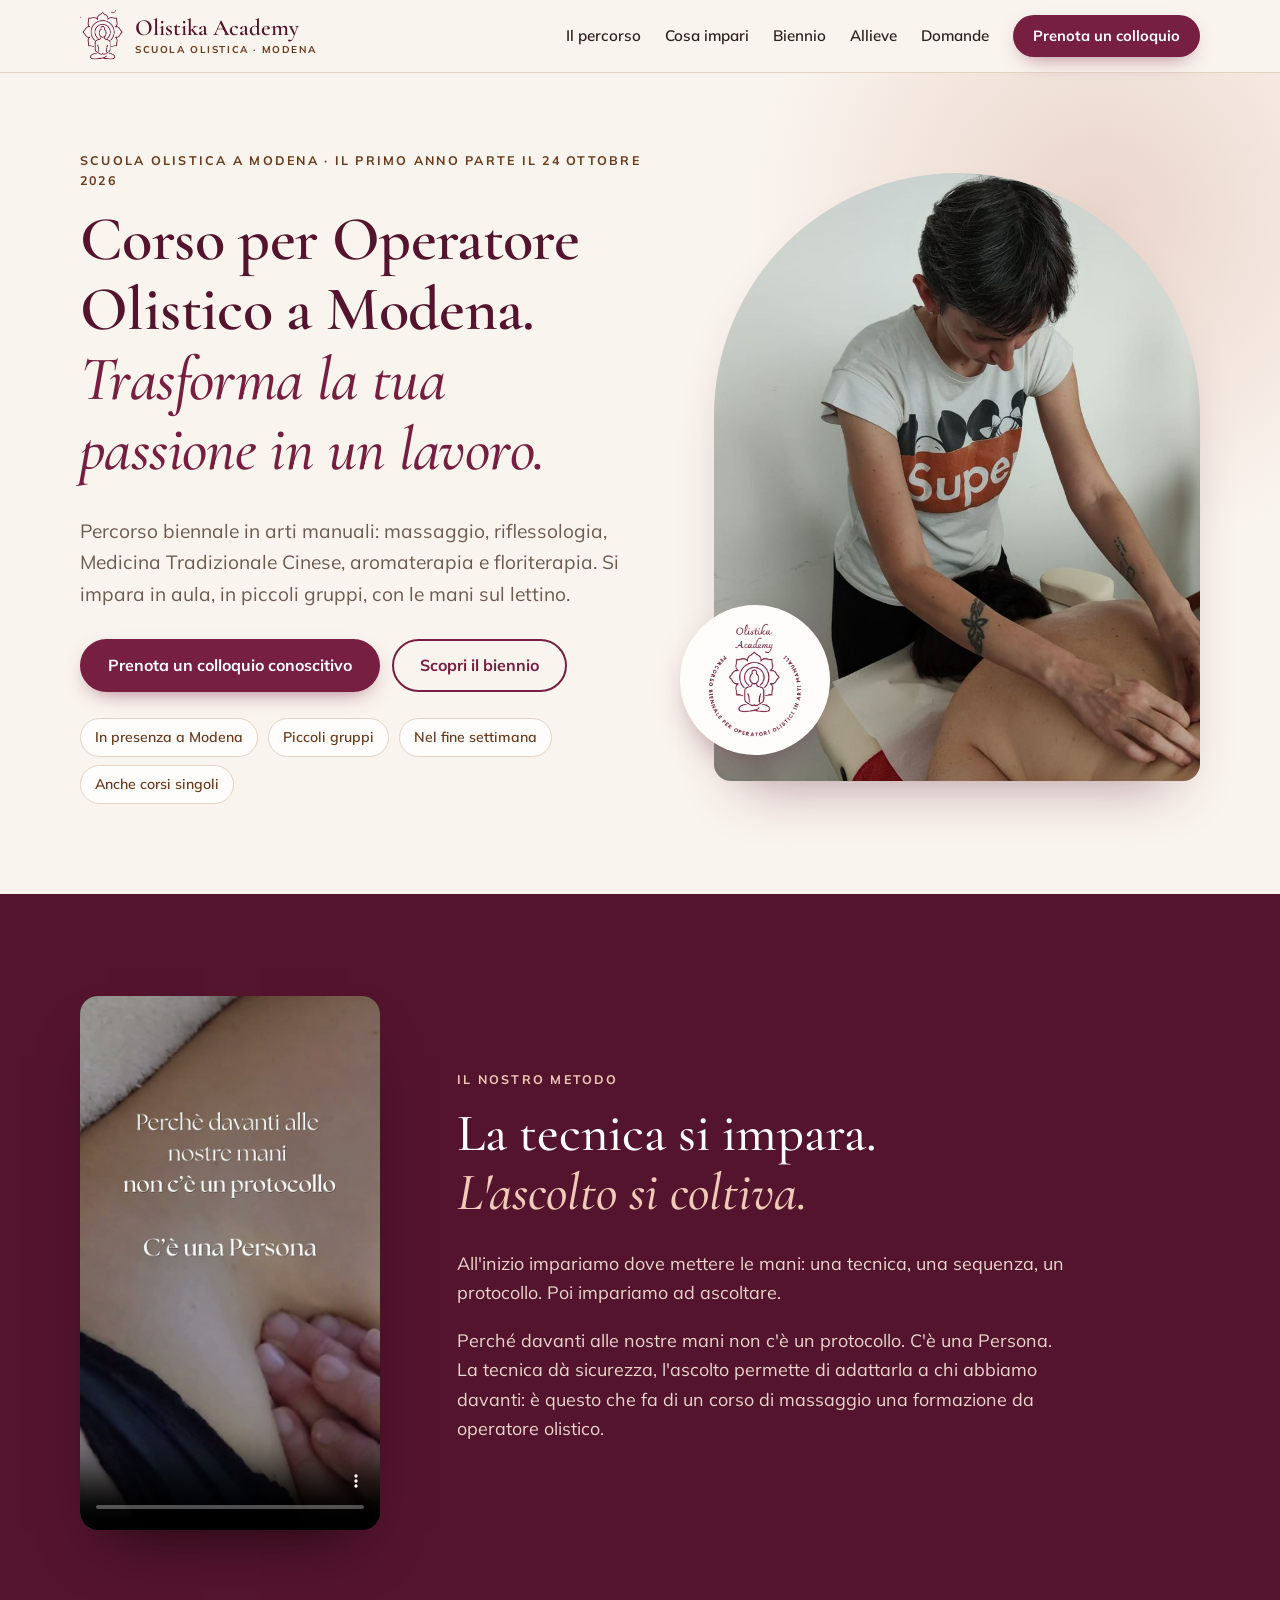
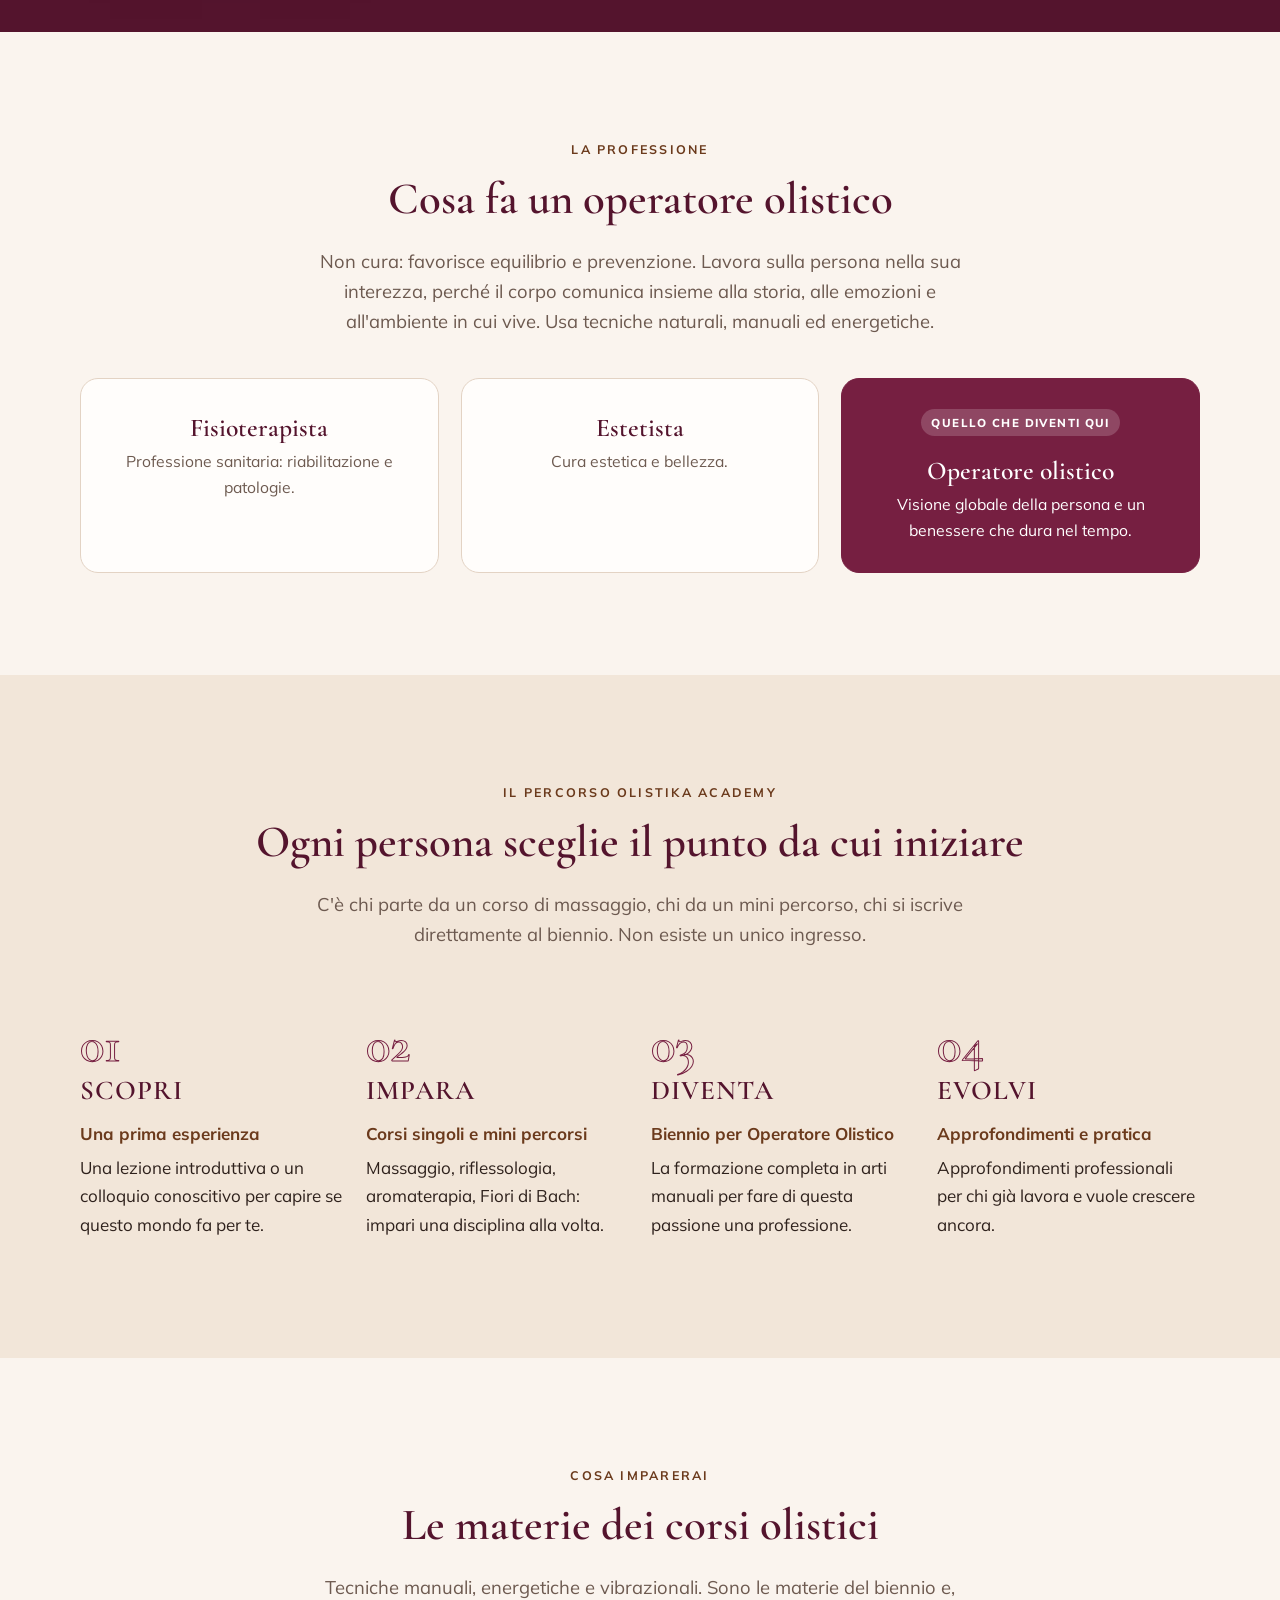
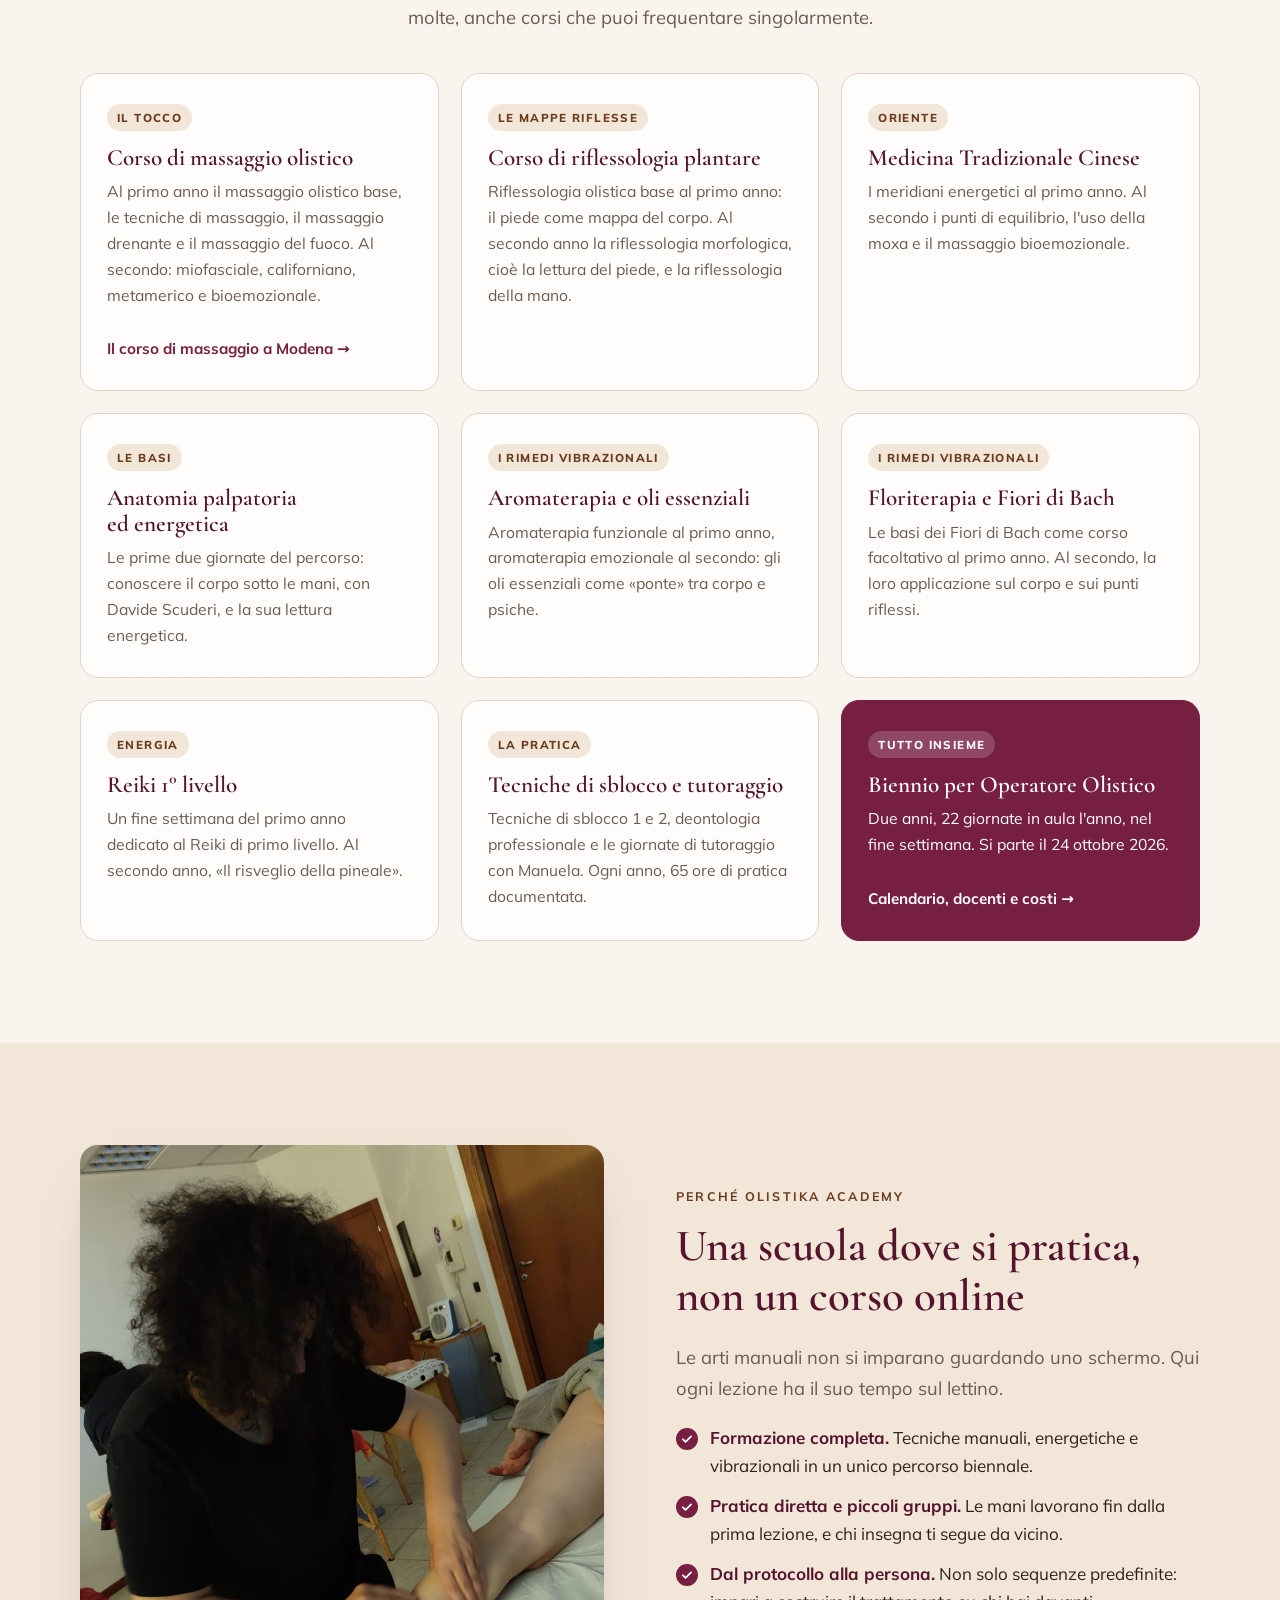
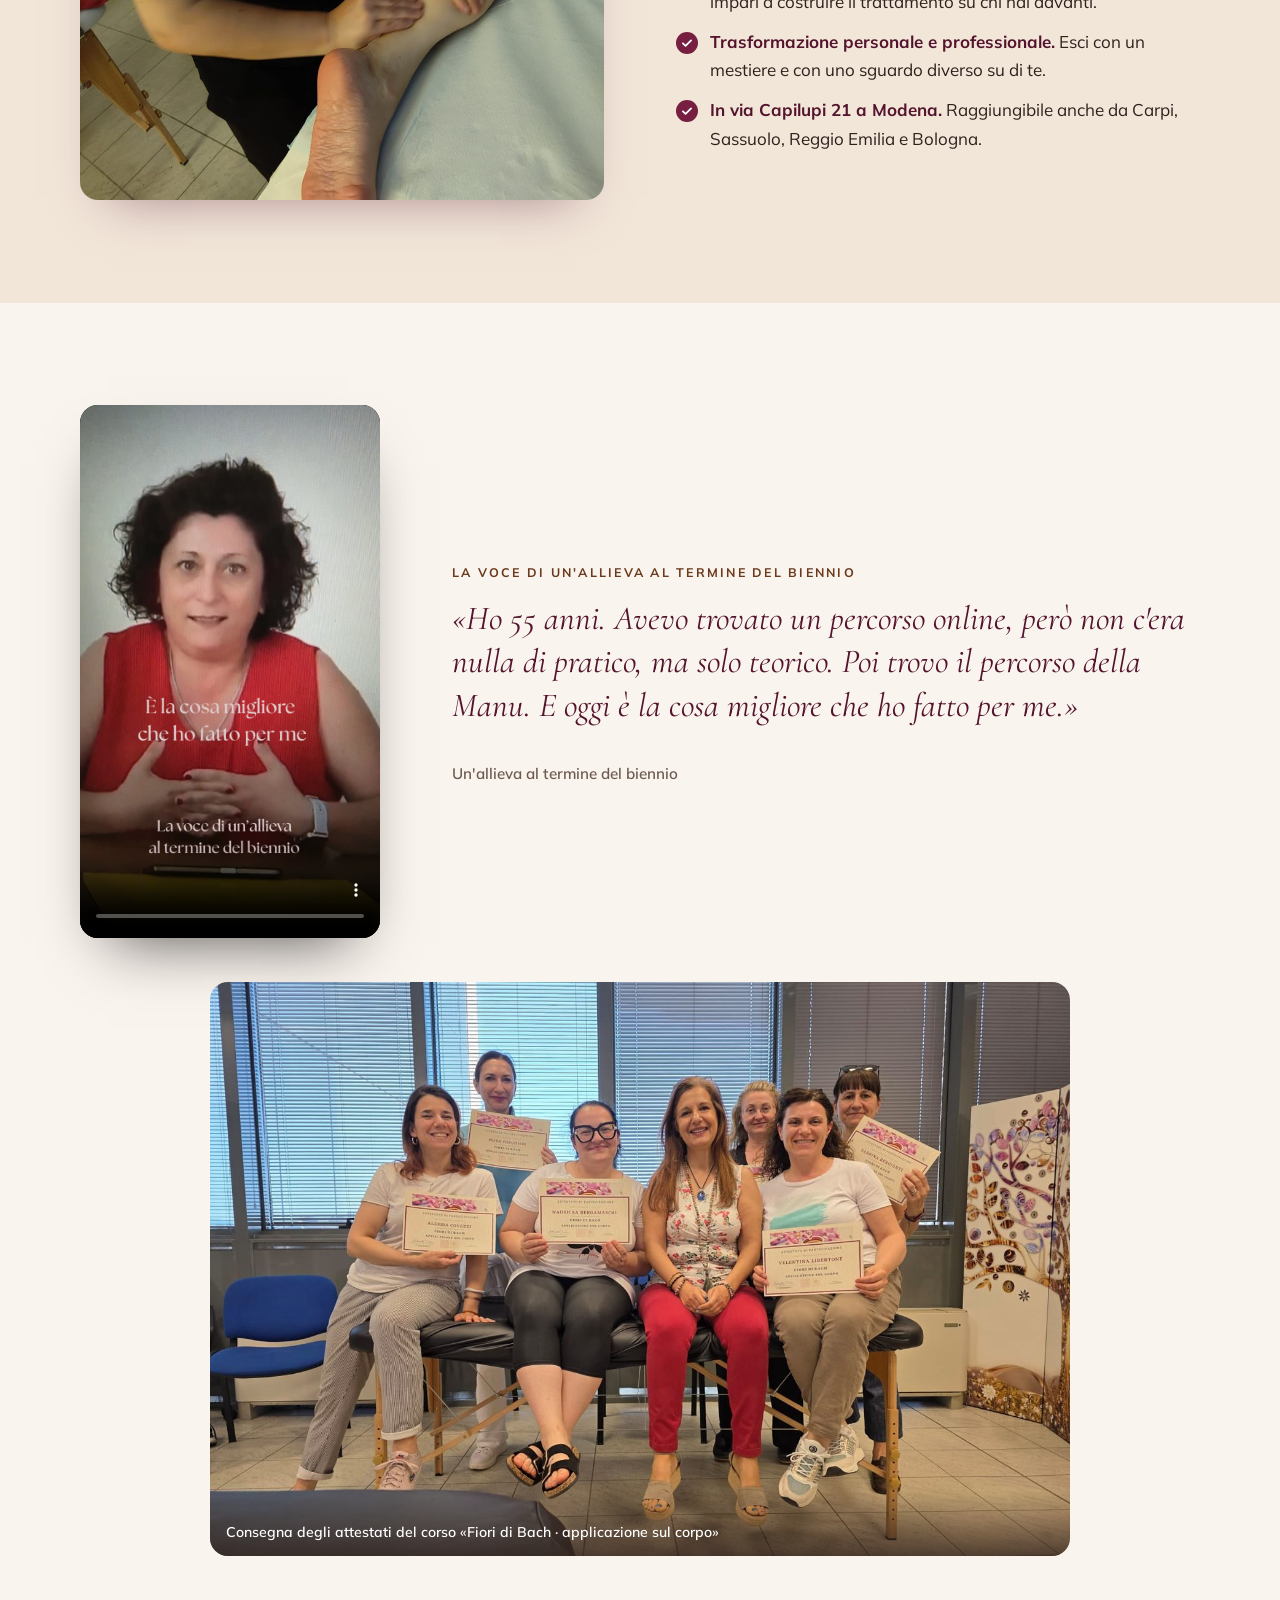
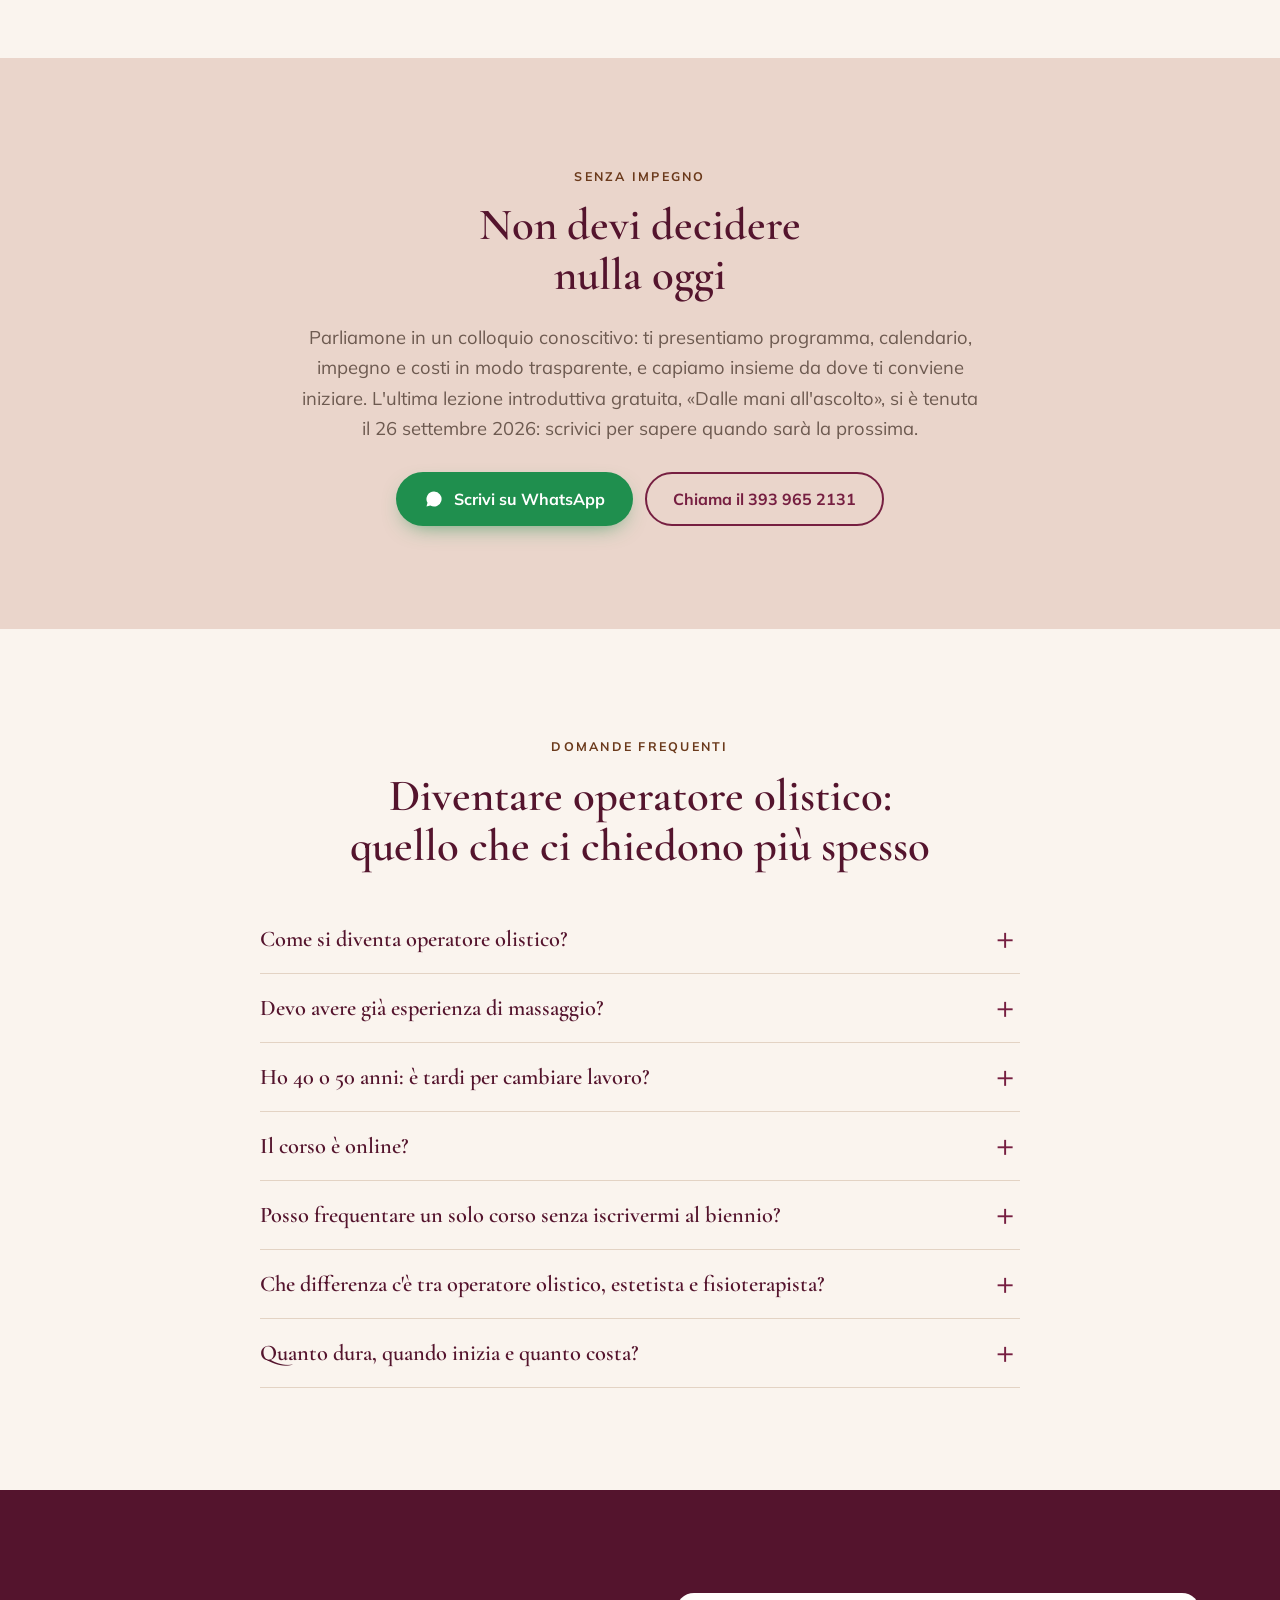
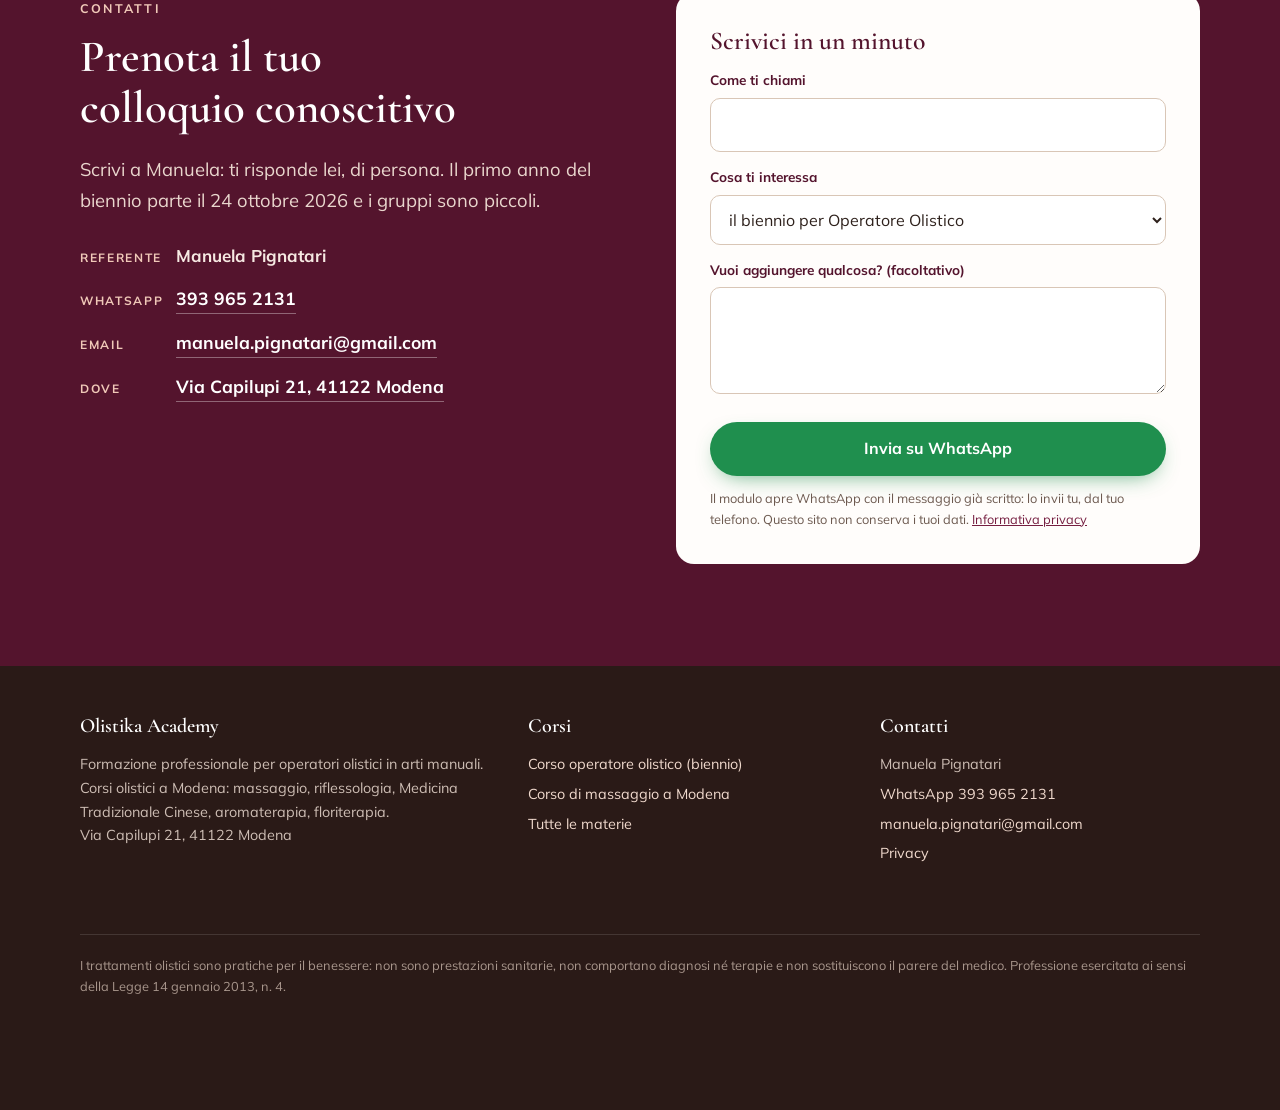
==== index.html @ a9898498 "Sito Olistika Academy: home, biennio, corso di massaggio, privacy Co-Authored-By: Claude Fable 5.1 <" ====
<!doctype html>
<html lang="it">
<head>
<meta charset="utf-8">
<meta name="viewport" content="width=device-width, initial-scale=1">
<title>Corso Operatore Olistico a Modena | Olistika Academy</title>
<meta name="description" content="Scuola olistica a Modena: percorso biennale per operatore olistico in arti manuali. Corsi di massaggio, riflessologia plantare, aromaterapia e Fiori di Bach. Il primo anno parte il 24 ottobre 2026.">
<meta property="og:type" content="website">
<meta property="og:locale" content="it_IT">
<meta property="og:title" content="Olistika Academy · Corso per Operatore Olistico a Modena">
<meta property="og:description" content="Trasforma la tua passione in un lavoro. Percorso biennale in arti manuali: massaggio, riflessologia, Medicina Tradizionale Cinese, aromaterapia, floriterapia.">
<meta property="og:image" content="img/og.jpg">
<link rel="icon" href="img/favicon.png">
<link rel="preload" href="fonts/CormorantGaramond-normal.woff2" as="font" type="font/woff2" crossorigin>
<link rel="stylesheet" href="css/style.css">
<script type="application/ld+json">
{
  "@context": "https://schema.org",
  "@type": "EducationalOrganization",
  "name": "Olistika Academy",
  "description": "Scuola olistica a Modena. Percorso biennale per operatori olistici in arti manuali, corsi singoli e mini percorsi di massaggio, riflessologia, aromaterapia e floriterapia.",
  "telephone": "+39 393 965 2131",
  "email": "manuela.pignatari@gmail.com",
  "address": { "@type": "PostalAddress", "streetAddress": "Via Capilupi 21", "postalCode": "41122", "addressLocality": "Modena", "addressRegion": "MO", "addressCountry": "IT" },
  "areaServed": ["Modena", "Reggio Emilia", "Bologna", "Carpi", "Sassuolo"],
  "founder": { "@type": "Person", "name": "Manuela Pignatari" }
}
</script>
<script type="application/ld+json">
{
  "@context": "https://schema.org",
  "@type": "FAQPage",
  "mainEntity": [
    { "@type": "Question", "name": "Come si diventa operatore olistico?",
      "acceptedAnswer": { "@type": "Answer", "text": "In Italia l'operatore olistico è una professione libera, disciplinata dalla Legge 4/2013: non esistono una laurea o un albo. Ci si forma in una scuola con un percorso strutturato di teoria e pratica. In Olistika Academy il percorso dura due anni e si svolge in aula a Modena." } },
    { "@type": "Question", "name": "Il corso per operatore olistico è online?",
      "acceptedAnswer": { "@type": "Answer", "text": "No. Le arti manuali si imparano con le mani: le lezioni si tengono in presenza a Modena, in piccoli gruppi, con pratica sul lettino." } },
    { "@type": "Question", "name": "Posso frequentare un solo corso senza iscrivermi al biennio?",
      "acceptedAnswer": { "@type": "Answer", "text": "Sì. Oltre al biennio per Operatore Olistico ci sono corsi singoli, mini percorsi e approfondimenti professionali." } }
  ]
}
</script>
</head>
<body>
<a class="skip" href="#contenuto">Vai al contenuto</a>

<header class="site-header">
  <div class="wrap">
    <a class="brand" href="index.html" aria-label="Olistika Academy, pagina iniziale">
      <img src="img/logo-mark.png" alt="" width="45" height="52">
      <span>Olistika Academy<small>Scuola olistica · Modena</small></span>
    </a>
    <button class="nav-toggle" aria-label="Apri il menu" aria-expanded="false">
      <svg viewBox="0 0 24 24" fill="none" stroke="currentColor" stroke-width="2" stroke-linecap="round"><path d="M4 7h16M4 12h16M4 17h16"/></svg>
    </button>
    <nav class="nav" aria-label="Menu principale">
      <a href="#percorso">Il percorso</a>
      <a href="#materie">Cosa impari</a>
      <a href="biennio-operatore-olistico.html">Biennio</a>
      <a href="#testimonianze">Allieve</a>
      <a href="#domande">Domande</a>
      <a class="btn btn-primary" href="#contatti">Prenota un colloquio</a>
    </nav>
  </div>
</header>

<main id="contenuto">

<section class="hero">
  <div class="wrap">
    <div>
      <span class="eyebrow">Scuola olistica a Modena · Il primo anno parte il 24 ottobre 2026</span>
      <h1>Corso per Operatore Olistico a Modena. <em>Trasforma la tua passione in un lavoro.</em></h1>
      <p class="hero-sub">Percorso biennale in arti manuali: massaggio, riflessologia, Medicina Tradizionale Cinese, aromaterapia e floriterapia. Si impara in aula, in piccoli gruppi, con le mani sul lettino.</p>
      <div class="btn-row">
        <a class="btn btn-primary" href="#contatti">Prenota un colloquio conoscitivo</a>
        <a class="btn btn-ghost" href="biennio-operatore-olistico.html">Scopri il biennio</a>
      </div>
      <ul class="chips">
        <li>In presenza a Modena</li>
        <li>Piccoli gruppi</li>
        <li>Nel fine settimana</li>
        <li>Anche corsi singoli</li>
      </ul>
    </div>
    <div class="hero-media">
      <div class="arch">
        <img src="img/lezione-massaggio-olistico.jpg" alt="Un'allieva pratica il massaggio sulla schiena durante una lezione in aula di Olistika Academy a Modena" width="1400" height="1050" fetchpriority="high">
      </div>
      <div class="seal"><img src="img/logo.png" alt="Olistika Academy: percorso biennale per operatori olistici in arti manuali" width="136" height="136"></div>
    </div>
  </div>
</section>

<section class="manifesto">
  <div class="wrap">
    <div class="reel">
      <video controls playsinline preload="none" poster="img/poster-manifesto.jpg" aria-label="Video: dalla tecnica all'ascolto">
        <source src="video/dalla-tecnica-all-ascolto.mp4" type="video/mp4">
      </video>
    </div>
    <div>
      <span class="eyebrow">Il nostro metodo</span>
      <h2>La tecnica si impara.<br><em>L'ascolto si coltiva.</em></h2>
      <p>All'inizio impariamo dove mettere le mani: una tecnica, una sequenza, un protocollo. Poi impariamo ad ascoltare.</p>
      <p>Perché davanti alle nostre mani non c'è un protocollo. C'è una Persona. La tecnica dà sicurezza, l'ascolto permette di adattarla a chi abbiamo davanti: è questo che fa di un corso di massaggio una formazione da operatore olistico.</p>
    </div>
  </div>
</section>

<section id="operatore-olistico">
  <div class="wrap center">
    <span class="eyebrow">La professione</span>
    <h2>Cosa fa un operatore olistico</h2>
    <p class="lead">Non cura: favorisce equilibrio e prevenzione. Lavora sulla persona nella sua interezza, perché il corpo comunica insieme alla storia, alle emozioni e all'ambiente in cui vive. Usa tecniche naturali, manuali ed energetiche.</p>
    <div class="grid g3 compare">
      <div class="card">
        <span class="who">Fisioterapista</span>
        <p>Professione sanitaria: riabilitazione e patologie.</p>
      </div>
      <div class="card">
        <span class="who">Estetista</span>
        <p>Cura estetica e bellezza.</p>
      </div>
      <div class="card hl">
        <span class="tag">Quello che diventi qui</span>
        <span class="who" style="color:#fff">Operatore olistico</span>
        <p>Visione globale della persona e un benessere che dura nel tempo.</p>
      </div>
    </div>
  </div>
</section>

<section id="percorso" class="alt">
  <div class="wrap">
    <div class="center">
      <span class="eyebrow">Il percorso Olistika Academy</span>
      <h2>Ogni persona sceglie il punto da cui iniziare</h2>
      <p class="lead">C'è chi parte da un corso di massaggio, chi da un mini percorso, chi si iscrive direttamente al biennio. Non esiste un unico ingresso.</p>
    </div>
    <div class="grid g4 steps">
      <div class="step">
        <span class="num">01</span>
        <h3>Scopri</h3>
        <p class="sub">Una prima esperienza</p>
        <p>Una lezione introduttiva o un colloquio conoscitivo per capire se questo mondo fa per te.</p>
      </div>
      <div class="step">
        <span class="num">02</span>
        <h3>Impara</h3>
        <p class="sub">Corsi singoli e mini percorsi</p>
        <p>Massaggio, riflessologia, aromaterapia, Fiori di Bach: impari una disciplina alla volta.</p>
      </div>
      <div class="step">
        <span class="num">03</span>
        <h3>Diventa</h3>
        <p class="sub">Biennio per Operatore Olistico</p>
        <p>La formazione completa in arti manuali per fare di questa passione una professione.</p>
      </div>
      <div class="step">
        <span class="num">04</span>
        <h3>Evolvi</h3>
        <p class="sub">Approfondimenti e pratica</p>
        <p>Approfondimenti professionali per chi già lavora e vuole crescere ancora.</p>
      </div>
    </div>
  </div>
</section>

<section id="materie">
  <div class="wrap">
    <div class="center">
      <span class="eyebrow">Cosa imparerai</span>
      <h2>Le materie dei corsi olistici</h2>
      <p class="lead">Tecniche manuali, energetiche e vibrazionali. Sono le materie del biennio e, molte, anche corsi che puoi frequentare singolarmente.</p>
    </div>
    <div class="grid g3">
      <article class="card">
        <span class="tag">Il tocco</span>
        <h3>Corso di massaggio olistico</h3>
        <p>Al primo anno il massaggio olistico base, le tecniche di massaggio, il massaggio drenante e il massaggio del fuoco. Al secondo: miofasciale, californiano, metamerico e bioemozionale.</p>
        <a class="more" href="corso-massaggio-modena.html">Il corso di massaggio a Modena →</a>
      </article>
      <article class="card">
        <span class="tag">Le mappe riflesse</span>
        <h3>Corso di riflessologia plantare</h3>
        <p>Riflessologia olistica base al primo anno: il piede come mappa del corpo. Al secondo anno la riflessologia morfologica, cioè la lettura del piede, e la riflessologia della mano.</p>
      </article>
      <article class="card">
        <span class="tag">Oriente</span>
        <h3>Medicina Tradizionale Cinese</h3>
        <p>I meridiani energetici al primo anno. Al secondo i punti di equilibrio, l'uso della moxa e il massaggio bioemozionale.</p>
      </article>
      <article class="card">
        <span class="tag">Le basi</span>
        <h3>Anatomia palpatoria ed energetica</h3>
        <p>Le prime due giornate del percorso: conoscere il corpo sotto le mani, con Davide Scuderi, e la sua lettura energetica.</p>
      </article>
      <article class="card">
        <span class="tag">I rimedi vibrazionali</span>
        <h3>Aromaterapia e oli essenziali</h3>
        <p>Aromaterapia funzionale al primo anno, aromaterapia emozionale al secondo: gli oli essenziali come «ponte» tra corpo e psiche.</p>
      </article>
      <article class="card">
        <span class="tag">I rimedi vibrazionali</span>
        <h3>Floriterapia e Fiori di Bach</h3>
        <p>Le basi dei Fiori di Bach come corso facoltativo al primo anno. Al secondo, la loro applicazione sul corpo e sui punti riflessi.</p>
      </article>
      <article class="card">
        <span class="tag">Energia</span>
        <h3>Reiki 1° livello</h3>
        <p>Un fine settimana del primo anno dedicato al Reiki di primo livello. Al secondo anno, «Il risveglio della pineale».</p>
      </article>
      <article class="card">
        <span class="tag">La pratica</span>
        <h3>Tecniche di sblocco e tutoraggio</h3>
        <p>Tecniche di sblocco 1 e 2, deontologia professionale e le giornate di tutoraggio con Manuela. Ogni anno, 65 ore di pratica documentata.</p>
      </article>
      <article class="card hl">
        <span class="tag">Tutto insieme</span>
        <h3>Biennio per Operatore Olistico</h3>
        <p>Due anni, 22 giornate in aula l'anno, nel fine settimana. Si parte il 24 ottobre 2026.</p>
        <a class="more" style="color:#fff" href="biennio-operatore-olistico.html">Calendario, docenti e costi →</a>
      </article>
    </div>
  </div>
</section>

<section class="alt">
  <div class="wrap split">
    <div class="photo tall">
      <img src="img/pratica-massaggio-gambe.jpg" alt="Pratica di massaggio alle gambe sul lettino durante un corso di Olistika Academy" width="1000" height="1333" loading="lazy">
    </div>
    <div>
      <span class="eyebrow">Perché Olistika Academy</span>
      <h2>Una scuola dove si pratica, non un corso online</h2>
      <p class="lead">Le arti manuali non si imparano guardando uno schermo. Qui ogni lezione ha il suo tempo sul lettino.</p>
      <ul class="checks">
        <li><strong>Formazione completa.</strong> Tecniche manuali, energetiche e vibrazionali in un unico percorso biennale.</li>
        <li><strong>Pratica diretta e piccoli gruppi.</strong> Le mani lavorano fin dalla prima lezione, e chi insegna ti segue da vicino.</li>
        <li><strong>Dal protocollo alla persona.</strong> Non solo sequenze predefinite: impari a costruire il trattamento su chi hai davanti.</li>
        <li><strong>Trasformazione personale e professionale.</strong> Esci con un mestiere e con uno sguardo diverso su di te.</li>
        <li><strong>In via Capilupi 21 a Modena.</strong> Raggiungibile anche da Carpi, Sassuolo, Reggio Emilia e Bologna.</li>
      </ul>
    </div>
  </div>
</section>

<section id="testimonianze">
  <div class="wrap">
    <div class="testi">
      <div class="reel">
        <video controls playsinline preload="none" poster="img/poster-testimonianza.jpg" aria-label="Video: la voce di un'allieva al termine del biennio">
          <source src="video/testimonianza-allieva-biennio.mp4" type="video/mp4">
        </video>
      </div>
      <div>
        <span class="eyebrow">La voce di un'allieva al termine del biennio</span>
        <blockquote>
          <p>«Ho 55 anni. Avevo trovato un percorso online, però non c'era nulla di pratico, ma solo teorico. Poi trovo il percorso della Manu. E oggi è la cosa migliore che ho fatto per me.»</p>
          <footer>Un'allieva al termine del biennio</footer>
        </blockquote>
      </div>
    </div>
    <div class="gallery">
      <figure>
        <img src="img/allieve-attestati-fiori-di-bach.jpg" alt="Allieve di Olistika Academy con l'attestato del corso Fiori di Bach, applicazione sul corpo" width="1400" height="1050" loading="lazy">
        <figcaption>Consegna degli attestati del corso «Fiori di Bach · applicazione sul corpo»</figcaption>
      </figure>
    </div>
  </div>
</section>

<section class="cta-band">
  <div class="wrap">
    <span class="eyebrow">Senza impegno</span>
    <h2>Non devi decidere nulla oggi</h2>
    <p class="lead" style="margin-inline:auto">Parliamone in un colloquio conoscitivo: ti presentiamo programma, calendario, impegno e costi in modo trasparente, e capiamo insieme da dove ti conviene iniziare. L'ultima lezione introduttiva gratuita, «Dalle mani all'ascolto», si è tenuta il 26 settembre 2026: scrivici per sapere quando sarà la prossima.</p>
    <div class="btn-row" style="justify-content:center">
      <a class="btn btn-wa" data-track="contatto_whatsapp" href="https://wa.me/393939652131?text=Ciao%20Manuela%2C%20vorrei%20fissare%20un%20colloquio%20conoscitivo%20per%20il%20percorso%20Operatore%20Olistico." target="_blank" rel="noopener">
        <svg viewBox="0 0 24 24" fill="currentColor" aria-hidden="true"><path d="M12 3a9 9 0 0 0-7.8 13.5L3 21l4.6-1.2A9 9 0 1 0 12 3z"/></svg>
        Scrivi su WhatsApp
      </a>
      <a class="btn btn-ghost" data-track="contatto_telefono" href="tel:+393939652131">Chiama il 393 965 2131</a>
    </div>
  </div>
</section>

<section id="domande">
  <div class="narrow center">
    <span class="eyebrow">Domande frequenti</span>
    <h2>Diventare operatore olistico: quello che ci chiedono più spesso</h2>
    <div class="faq">
      <details>
        <summary>Come si diventa operatore olistico?</summary>
        <div><p>In Italia l'operatore olistico è una professione libera, disciplinata dalla Legge 4/2013: non esistono una laurea o un albo. Ci si forma in una scuola, con un percorso strutturato di teoria e pratica. In Olistika Academy il percorso dura due anni e si svolge in aula, a Modena.</p></div>
      </details>
      <details>
        <summary>Devo avere già esperienza di massaggio?</summary>
        <div><p>No. All'inizio impariamo dove mettere le mani: una tecnica, una sequenza, un protocollo. Nel colloquio conoscitivo vediamo insieme qual è il punto giusto da cui partire per te.</p></div>
      </details>
      <details>
        <summary>Ho 40 o 50 anni: è tardi per cambiare lavoro?</summary>
        <div><p>No. Una nostra allieva ha concluso il biennio a 55 anni e lo racconta così: «è la cosa migliore che ho fatto per me». Trovi il suo video in questa pagina.</p></div>
      </details>
      <details>
        <summary>Il corso è online?</summary>
        <div><p>No. Le arti manuali si imparano con le mani: le lezioni sono in presenza, in via Capilupi 21 a Modena, in piccoli gruppi, con pratica sul lettino.</p></div>
      </details>
      <details>
        <summary>Posso frequentare un solo corso senza iscrivermi al biennio?</summary>
        <div><p>Sì. Oltre al biennio per Operatore Olistico ci sono corsi singoli, mini percorsi e approfondimenti professionali. Qualcuno sceglie un corso, qualcuno un mini percorso, qualcuno il biennio.</p></div>
      </details>
      <details>
        <summary>Che differenza c'è tra operatore olistico, estetista e fisioterapista?</summary>
        <div><p>Il fisioterapista è un professionista sanitario e si occupa di riabilitazione e patologie. L'estetista si occupa di cura estetica e bellezza. L'operatore olistico non cura e non fa diagnosi: lavora sul benessere della persona nella sua interezza, con tecniche naturali, manuali ed energetiche.</p></div>
      </details>
      <details>
        <summary>Quanto dura, quando inizia e quanto costa?</summary>
        <div><p>Il biennio per Operatore Olistico dura due anni: 22 giornate in aula l'anno, nel fine settimana. Il primo anno parte sabato 24 ottobre 2026. Costa 2.800 € + IVA l'anno, di solito 300 € + IVA all'iscrizione e 10 rate mensili da 250 € + IVA. <a href="biennio-operatore-olistico.html">Vedi calendario e programma</a>.</p></div>
      </details>
    </div>
  </div>
</section>

<section id="contatti" class="contact">
  <div class="wrap split">
    <div>
      <span class="eyebrow">Contatti</span>
      <h2>Prenota il tuo colloquio conoscitivo</h2>
      <p class="lead">Scrivi a Manuela: ti risponde lei, di persona. Il primo anno del biennio parte il 24 ottobre 2026 e i gruppi sono piccoli.</p>
      <ul class="contact-list">
        <li><span>Referente</span> <strong>Manuela Pignatari</strong></li>
        <li><span>WhatsApp</span> <a data-track="contatto_whatsapp" href="https://wa.me/393939652131?text=Ciao%20Manuela%2C%20vorrei%20informazioni%20sui%20corsi%20di%20Olistika%20Academy." target="_blank" rel="noopener">393 965 2131</a></li>
        <li><span>Email</span> <a data-track="contatto_email" href="mailto:manuela.pignatari@gmail.com?subject=Informazioni%20Olistika%20Academy">manuela.pignatari@gmail.com</a></li>
        <li><span>Dove</span> <a href="https://www.google.com/maps/search/?api=1&amp;query=Via+Capilupi+21+41122+Modena" target="_blank" rel="noopener">Via Capilupi 21, 41122 Modena</a></li>
      </ul>
    </div>
    <form class="form" id="modulo-contatto">
      <h3>Scrivici in un minuto</h3>
      <label for="nome">Come ti chiami</label>
      <input id="nome" name="nome" type="text" autocomplete="given-name" required>
      <label for="interesse">Cosa ti interessa</label>
      <select id="interesse" name="interesse">
        <option>il biennio per Operatore Olistico</option>
        <option>il corso di massaggio</option>
        <option>il corso di riflessologia plantare</option>
        <option>aromaterapia e Fiori di Bach</option>
        <option>la prossima lezione introduttiva gratuita</option>
        <option>non lo so ancora, vorrei un consiglio</option>
      </select>
      <label for="messaggio">Vuoi aggiungere qualcosa? (facoltativo)</label>
      <textarea id="messaggio" name="messaggio" rows="3"></textarea>
      <button class="btn btn-wa" type="submit">Invia su WhatsApp</button>
      <p class="note">Il modulo apre WhatsApp con il messaggio già scritto: lo invii tu, dal tuo telefono. Questo sito non conserva i tuoi dati. <a href="privacy.html">Informativa privacy</a></p>
    </form>
  </div>
</section>

</main>

<footer class="site-footer">
  <div class="wrap">
    <div>
      <h4>Olistika Academy</h4>
      <p>Formazione professionale per operatori olistici in arti manuali. Corsi olistici a Modena: massaggio, riflessologia, Medicina Tradizionale Cinese, aromaterapia, floriterapia.<br>Via Capilupi 21, 41122 Modena</p>
    </div>
    <div>
      <h4>Corsi</h4>
      <ul>
        <li><a href="biennio-operatore-olistico.html">Corso operatore olistico (biennio)</a></li>
        <li><a href="corso-massaggio-modena.html">Corso di massaggio a Modena</a></li>
        <li><a href="index.html#materie">Tutte le materie</a></li>
      </ul>
    </div>
    <div>
      <h4>Contatti</h4>
      <ul>
        <li>Manuela Pignatari</li>
        <li><a href="https://wa.me/393939652131" data-track="contatto_whatsapp" target="_blank" rel="noopener">WhatsApp 393 965 2131</a></li>
        <li><a href="mailto:manuela.pignatari@gmail.com" data-track="contatto_email">manuela.pignatari@gmail.com</a></li>
        <li><a href="privacy.html">Privacy</a></li>
      </ul>
    </div>
    <p class="legal">I trattamenti olistici sono pratiche per il benessere: non sono prestazioni sanitarie, non comportano diagnosi né terapie e non sostituiscono il parere del medico. Professione esercitata ai sensi della Legge 14 gennaio 2013, n. 4.</p>
  </div>
</footer>

<div class="sticky-cta">
  <a class="btn btn-wa" data-track="contatto_whatsapp" href="https://wa.me/393939652131?text=Ciao%20Manuela%2C%20vorrei%20informazioni%20sui%20corsi%20di%20Olistika%20Academy." target="_blank" rel="noopener">WhatsApp</a>
  <a class="btn btn-primary" href="#contatti">Prenota un colloquio</a>
</div>

<script src="js/main.js" defer></script>
</body>
</html>
---- css/style.css ----
@import url('../fonts/fonts.css');

:root {
  --cream: #faf4ee;
  --sand: #f2e6d9;
  --rose: #ead5cb;
  --plum: #761f41;
  --plum-dark: #54142d;
  --brown: #6b3a1c;
  --ink: #2e211c;
  --muted: #6d5a50;
  --line: #e3d3c4;
  --white: #fffdfb;
  --wa: #1f8f4e;
  --serif: 'Cormorant Garamond', Georgia, 'Times New Roman', serif;
  --sans: 'Mulish', system-ui, -apple-system, 'Segoe UI', Roboto, sans-serif;
  --wrap: 1120px;
  --radius: 18px;
}

*, *::before, *::after { box-sizing: border-box; }
html { scroll-behavior: smooth; scroll-padding-top: 84px; -webkit-text-size-adjust: 100%; }
body {
  margin: 0;
  background: var(--cream);
  color: var(--ink);
  font-family: var(--sans);
  font-size: 17px;
  line-height: 1.65;
}
img, video { max-width: 100%; display: block; }
a { color: var(--plum); }
h1, h2, h3 { font-family: var(--serif); font-weight: 600; line-height: 1.12; margin: 0 0 .5em; color: var(--plum-dark); text-wrap: balance; }
h1 { font-size: clamp(2.3rem, 5.4vw, 3.9rem); letter-spacing: -.01em; }
h2 { font-size: clamp(1.9rem, 3.8vw, 2.8rem); }
h3 { font-size: 1.45rem; }
p { margin: 0 0 1em; }
.wrap { width: min(var(--wrap), 100% - 40px); margin-inline: auto; }
.narrow { width: min(760px, 100% - 40px); margin-inline: auto; }
section { padding: clamp(56px, 8vw, 104px) 0; }
.center { text-align: center; }
.lead { font-size: 1.15rem; color: var(--muted); max-width: 62ch; }
.center .lead { margin-inline: auto; }
.eyebrow {
  display: inline-block; font-size: .78rem; font-weight: 700; letter-spacing: .18em;
  text-transform: uppercase; color: var(--brown); margin-bottom: 14px;
}
.skip { position: absolute; left: -999px; }
.skip:focus { left: 12px; top: 12px; background: #fff; padding: 8px 12px; z-index: 100; }

/* Pulsanti */
.btn {
  display: inline-flex; align-items: center; justify-content: center; gap: 10px;
  padding: 15px 26px; border-radius: 999px; font-weight: 700; font-size: 1rem;
  text-decoration: none; border: 2px solid transparent; cursor: pointer;
  font-family: var(--sans); line-height: 1.2; transition: transform .15s, background .15s, box-shadow .15s;
}
.btn:hover { transform: translateY(-1px); }
.btn-primary { background: var(--plum); color: #fff; box-shadow: 0 8px 22px -10px rgba(118, 31, 65, .7); }
.btn-primary:hover { background: var(--plum-dark); }
.btn-wa { background: var(--wa); color: #fff; box-shadow: 0 8px 22px -10px rgba(31, 143, 78, .8); }
.btn-wa:hover { background: #17753f; }
.btn-ghost { border-color: var(--plum); color: var(--plum); background: transparent; }
.btn-ghost:hover { background: var(--plum); color: #fff; }
.btn svg { width: 20px; height: 20px; flex: none; }
.btn-row { display: flex; flex-wrap: wrap; gap: 12px; margin-top: 28px; }
.center .btn-row { justify-content: center; }

/* Testata */
.site-header {
  position: sticky; top: 0; z-index: 50; background: rgba(250, 244, 238, .93);
  backdrop-filter: blur(10px); border-bottom: 1px solid var(--line);
}
.site-header .wrap { display: flex; align-items: center; justify-content: space-between; gap: 18px; height: 72px; }
.brand { display: flex; align-items: center; gap: 10px; text-decoration: none; color: var(--plum-dark); }
.brand img { width: 45px; height: 52px; object-fit: contain; }
.brand span { font-family: var(--serif); font-size: 1.45rem; font-weight: 600; line-height: 1; }
.brand small { display: block; font-family: var(--sans); font-size: .62rem; letter-spacing: .16em; text-transform: uppercase; color: var(--brown); margin-top: 4px; font-weight: 700; }
.nav { display: flex; align-items: center; gap: 24px; }
.nav a:not(.btn) { color: var(--ink); text-decoration: none; font-size: .95rem; font-weight: 600; }
.nav a:not(.btn):hover { color: var(--plum); }
.nav .btn { padding: 10px 18px; font-size: .92rem; }
.nav-toggle { display: none; background: none; border: 0; padding: 8px; cursor: pointer; color: var(--plum-dark); }
.nav-toggle svg { width: 28px; height: 28px; }

/* Hero */
.hero { padding: clamp(36px, 6vw, 80px) 0 clamp(56px, 7vw, 96px); position: relative; overflow: hidden; }
.hero::before {
  content: ''; position: absolute; right: -180px; top: -220px; width: 720px; height: 720px;
  border-radius: 50%; background: radial-gradient(circle, var(--rose) 0%, rgba(234, 213, 203, 0) 68%); z-index: 0;
}
.hero .wrap { position: relative; z-index: 1; display: grid; grid-template-columns: 1.08fr .92fr; gap: clamp(28px, 5vw, 64px); align-items: center; }
.hero h1 em { font-style: italic; color: var(--plum); font-weight: 500; }
.hero-sub { font-size: 1.2rem; color: var(--muted); max-width: 54ch; }
.chips { display: flex; flex-wrap: wrap; gap: 8px 10px; list-style: none; padding: 0; margin: 26px 0 0; }
.chips li { background: var(--white); border: 1px solid var(--line); border-radius: 999px; padding: 7px 14px; font-size: .88rem; font-weight: 600; color: var(--brown); }
.hero-media { position: relative; }
.hero-media .arch { border-radius: 260px 260px var(--radius) var(--radius); overflow: hidden; aspect-ratio: 4 / 5; box-shadow: 0 30px 60px -30px rgba(84, 20, 45, .45); background: var(--sand); }
.hero-media .arch img { width: 100%; height: 100%; object-fit: cover; }
.hero-media .seal {
  position: absolute; left: -34px; bottom: 26px; width: 150px; height: 150px; border-radius: 50%;
  background: var(--white); box-shadow: 0 14px 34px -14px rgba(84, 20, 45, .5); display: grid; place-items: center;
}
.hero-media .seal img { width: 118px; height: 118px; object-fit: contain; }

/* Fascia manifesto */
.manifesto { background: var(--plum-dark); color: #f6e9e2; }
.manifesto .wrap { display: grid; grid-template-columns: 300px 1fr; gap: clamp(28px, 6vw, 80px); align-items: center; }
.manifesto h2 { color: #fff; font-weight: 500; font-size: clamp(2.1rem, 4.4vw, 3.3rem); }
.manifesto h2 em { color: #f0c9b8; }
.manifesto p { color: #e9d6cd; font-size: 1.12rem; max-width: 56ch; }
.manifesto .eyebrow { color: #f0c9b8; }
.reel { border-radius: var(--radius); overflow: hidden; aspect-ratio: 9 / 16; background: #000; box-shadow: 0 30px 60px -30px rgba(0, 0, 0, .7); }
.reel video { width: 100%; height: 100%; object-fit: cover; }

/* Griglie e schede */
.grid { display: grid; gap: 22px; margin-top: 40px; }
.g3 { grid-template-columns: repeat(3, 1fr); }
.g4 { grid-template-columns: repeat(4, 1fr); }
.g2 { grid-template-columns: repeat(2, 1fr); }
.card { background: var(--white); border: 1px solid var(--line); border-radius: var(--radius); padding: 28px 26px; text-align: left; }
.card h3 { margin-bottom: .35em; }
.card p:last-child { margin-bottom: 0; }
.card p { color: var(--muted); font-size: .98rem; }
.card .more { display: inline-block; margin-top: 12px; font-weight: 700; text-decoration: none; font-size: .95rem; }
.card .more:hover { text-decoration: underline; }
.card.hl { background: var(--plum); border-color: var(--plum); }
.card.hl h3, .card.hl p { color: #fff; }
.card.hl .tag { background: rgba(255, 255, 255, .18); color: #fff; }
.tag { display: inline-block; background: var(--sand); color: var(--brown); font-size: .72rem; font-weight: 800; letter-spacing: .12em; text-transform: uppercase; padding: 4px 10px; border-radius: 999px; margin-bottom: 14px; }
.alt { background: var(--sand); }
.alt .card { border-color: #e0cdbb; }

/* Passi */
.steps { counter-reset: s; }
.step { position: relative; padding-top: 30px; }
.step .num { font-family: var(--serif); font-size: 3.2rem; line-height: 1; color: var(--rose); font-weight: 600; display: block; margin-bottom: 4px; -webkit-text-stroke: 1px var(--plum); color: transparent; }
.step h3 { font-size: 1.7rem; letter-spacing: .04em; text-transform: uppercase; font-weight: 600; }
.step .sub { font-weight: 700; color: var(--brown); margin-bottom: .4em; }

/* Due colonne testo + immagine */
.split { display: grid; grid-template-columns: 1fr 1fr; gap: clamp(28px, 6vw, 72px); align-items: center; }
.split.rev > :first-child { order: 2; }
.photo { border-radius: var(--radius); overflow: hidden; box-shadow: 0 26px 50px -30px rgba(84, 20, 45, .5); }
.photo img { width: 100%; height: 100%; object-fit: cover; }
.photo.round { border-radius: 50%; aspect-ratio: 1; }
.photo.tall { aspect-ratio: 4 / 5; }
.checks { list-style: none; padding: 0; margin: 20px 0 0; }
.checks li { position: relative; padding: 0 0 12px 34px; }
.checks li::before {
  content: ''; position: absolute; left: 0; top: 4px; width: 22px; height: 22px; border-radius: 50%;
  background: var(--plum) url("data:image/svg+xml,%3Csvg xmlns='http://www.w3.org/2000/svg' viewBox='0 0 24 24' fill='none' stroke='white' stroke-width='3' stroke-linecap='round' stroke-linejoin='round'%3E%3Cpath d='M5 12.5l4.5 4.5L19 7.5'/%3E%3C/svg%3E") center / 14px no-repeat;
}
.checks strong { color: var(--plum-dark); }

/* Confronto figure */
.compare .card { text-align: center; }
.compare .card .who { font-family: var(--serif); font-size: 1.6rem; color: var(--plum-dark); font-weight: 600; display: block; }

/* Testimonianze */
.testi { display: grid; grid-template-columns: 300px 1fr; gap: clamp(28px, 6vw, 72px); align-items: center; }
blockquote { margin: 0; }
blockquote p { font-family: var(--serif); font-size: clamp(1.5rem, 3vw, 2.1rem); line-height: 1.3; color: var(--plum-dark); font-style: italic; }
blockquote footer { font-size: .95rem; color: var(--muted); font-weight: 600; }
.gallery { margin: 44px auto 0; max-width: 860px; }
.gallery figure { margin: 0; border-radius: var(--radius); overflow: hidden; position: relative; }
.gallery img { width: 100%; height: 100%; object-fit: cover; aspect-ratio: 3 / 2; object-position: 50% 30%; }
.gallery figcaption { position: absolute; left: 0; right: 0; bottom: 0; padding: 30px 16px 12px; color: #fff; font-size: .88rem; font-weight: 600; background: linear-gradient(transparent, rgba(46, 33, 28, .78)); }

/* FAQ */
.faq { margin-top: 34px; text-align: left; }
.faq details { border-bottom: 1px solid var(--line); }
.faq summary { cursor: pointer; list-style: none; padding: 20px 44px 20px 0; position: relative; font-family: var(--serif); font-size: 1.4rem; font-weight: 600; color: var(--plum-dark); line-height: 1.25; }
.faq summary::-webkit-details-marker { display: none; }
.faq summary::after { content: '+'; position: absolute; right: 6px; top: 14px; font-size: 1.9rem; font-family: var(--sans); font-weight: 400; color: var(--plum); transition: transform .2s; }
.faq details[open] summary::after { transform: rotate(45deg); }
.faq details > div { padding: 0 0 22px; color: var(--muted); max-width: 68ch; }

/* Contatti */
.contact { background: var(--plum-dark); color: #f6e9e2; }
.contact h2 { color: #fff; }
.contact .lead { color: #e9d6cd; }
.contact .eyebrow { color: #f0c9b8; }
.contact .split { align-items: start; }
.contact-list { list-style: none; padding: 0; margin: 26px 0 0; }
.contact-list li { margin-bottom: 14px; display: flex; gap: 12px; align-items: baseline; }
.contact-list span { font-size: .75rem; letter-spacing: .14em; text-transform: uppercase; color: #f0c9b8; font-weight: 700; min-width: 84px; }
.contact-list a { color: #fff; font-weight: 700; font-size: 1.1rem; text-decoration: none; border-bottom: 1px solid rgba(255, 255, 255, .35); }
.form { background: var(--white); color: var(--ink); border-radius: var(--radius); padding: clamp(22px, 4vw, 34px); }
.form h3 { font-size: 1.6rem; }
.form label { display: block; font-size: .85rem; font-weight: 700; margin: 14px 0 6px; color: var(--plum-dark); }
.form input, .form select, .form textarea {
  width: 100%; padding: 13px 14px; border: 1px solid #d9c6b6; border-radius: 10px; font: inherit; font-size: 1rem; background: #fff; color: var(--ink);
}
.form input:focus, .form select:focus, .form textarea:focus { outline: 2px solid var(--plum); outline-offset: 1px; border-color: var(--plum); }
.form .btn { width: 100%; margin-top: 20px; }
.form .note { font-size: .8rem; color: var(--muted); margin: 12px 0 0; }

/* Banda CTA */
.cta-band { text-align: center; background: var(--rose); }
.cta-band h2 { max-width: 20ch; margin-inline: auto; }

/* Piè di pagina */
.site-footer { background: #2a1a17; color: #cdbdb4; padding: 44px 0 100px; font-size: .9rem; }
.site-footer .wrap { display: grid; grid-template-columns: 1.3fr 1fr 1fr; gap: 32px; }
.site-footer h4 { color: #fff; font-family: var(--serif); font-size: 1.25rem; margin: 0 0 10px; font-weight: 600; }
.site-footer a { color: #f0d9cd; text-decoration: none; }
.site-footer a:hover { text-decoration: underline; }
.site-footer ul { list-style: none; padding: 0; margin: 0; }
.site-footer li { margin-bottom: 6px; }
.legal { border-top: 1px solid rgba(255, 255, 255, .12); margin-top: 30px; padding-top: 20px; font-size: .8rem; color: #a8968c; grid-column: 1 / -1; }

/* Barra fissa su telefono */
.sticky-cta { display: none; }

/* Pagine di atterraggio */
.lp-hero .wrap { grid-template-columns: 1.1fr .9fr; }
.kicker-list { display: grid; grid-template-columns: repeat(3, 1fr); gap: 18px; margin-top: 40px; }
.kicker-list div { border-top: 2px solid var(--plum); padding-top: 14px; }
.kicker-list strong { display: block; font-family: var(--serif); font-size: 1.5rem; color: var(--plum-dark); line-height: 1.15; }
.kicker-list span { color: var(--muted); font-size: .95rem; }
.kicker-list.k4 { grid-template-columns: repeat(4, 1fr); margin-top: 0; }
.kicker-list.k4 strong { font-size: 2.2rem; }

/* Calendario e moduli */
.cal { list-style: none; padding: 0; margin: 36px 0 0; background: var(--white); border: 1px solid var(--line); border-radius: var(--radius); overflow: hidden; text-align: left; }
.cal li { display: grid; grid-template-columns: 210px 1fr auto; gap: 4px 22px; padding: 15px 24px; border-bottom: 1px solid var(--line); align-items: baseline; }
.cal li:last-child { border-bottom: 0; }
.cal .when { font-weight: 800; color: var(--plum); font-size: .82rem; letter-spacing: .08em; text-transform: uppercase; }
.cal .what { font-family: var(--serif); font-size: 1.32rem; font-weight: 600; color: var(--plum-dark); line-height: 1.2; }
.cal .who { color: var(--muted); font-size: .9rem; text-align: right; }
.cal li.first { background: #fbeee6; }
.cal-note { font-size: .92rem; color: var(--muted); margin-top: 16px; }
.modlist { list-style: none; padding: 0; margin: 36px 0 0; display: grid; grid-template-columns: 1fr 1fr; gap: 14px 22px; text-align: left; }
.modlist li { background: var(--white); border: 1px solid var(--line); border-radius: 14px; padding: 16px 20px; }
.modlist strong { display: block; font-family: var(--serif); font-size: 1.28rem; color: var(--plum-dark); line-height: 1.2; }
.modlist span { color: var(--muted); font-size: .9rem; }
.aside { background: var(--white); border: 1px dashed #cdb5a2; border-radius: var(--radius); padding: 22px 26px; margin-top: 22px; text-align: left; }
.aside h3 { font-size: 1.3rem; margin-bottom: .3em; }
.aside p { color: var(--muted); font-size: .96rem; margin-bottom: .4em; }

/* Costi */
.price { display: grid; grid-template-columns: 1fr 1fr; gap: 0; background: var(--white); border: 1px solid var(--line); border-radius: var(--radius); overflow: hidden; margin-top: 36px; text-align: left; }
.price > div { padding: clamp(24px, 4vw, 40px); }
.price .big { background: var(--plum); color: #fff; }
.price .big .n { font-family: var(--serif); font-size: clamp(3rem, 7vw, 4.4rem); font-weight: 600; line-height: 1; display: block; }
.price .big .u { font-size: 1.05rem; font-weight: 700; display: block; margin-top: 8px; }
.price .big p { color: #f1dcd3; margin: 16px 0 0; font-size: .98rem; }
.price h3 { margin-bottom: .6em; }
.price .checks { margin-top: 0; }

.prose h2 { margin-top: 1.4em; }
.prose h2:first-child { margin-top: 0; }

@media (max-width: 960px) {
  .g4 { grid-template-columns: repeat(2, 1fr); }
  .g3 { grid-template-columns: repeat(2, 1fr); }
  .nav { display: none; position: absolute; top: 72px; left: 0; right: 0; background: var(--cream); flex-direction: column; align-items: stretch; gap: 0; padding: 8px 20px 20px; border-bottom: 1px solid var(--line); }
  .nav.open { display: flex; }
  .nav a:not(.btn) { padding: 13px 0; border-bottom: 1px solid var(--line); }
  .nav .btn { margin-top: 14px; padding: 14px; }
  .nav-toggle { display: block; }
}
@media (max-width: 760px) {
  body { font-size: 16.5px; }
  .hero .wrap, .lp-hero .wrap, .split, .manifesto .wrap, .testi { grid-template-columns: 1fr; }
  .split.rev > :first-child { order: 0; }
  .hero-media { max-width: 420px; margin-inline: auto; width: 100%; }
  .hero-media .seal { left: -6px; width: 110px; height: 110px; bottom: 14px; }
  .hero-media .seal img { width: 86px; height: 86px; }
  .reel { max-width: 300px; margin-inline: auto; width: 100%; }
  .g2, .g3, .kicker-list, .modlist, .price { grid-template-columns: 1fr; }
  .kicker-list.k4 { grid-template-columns: 1fr 1fr; }
  .cal li { grid-template-columns: 1fr; padding: 14px 18px; }
  .cal .who { text-align: left; }
  .site-footer .wrap { grid-template-columns: 1fr; }
  .btn-row .btn { width: 100%; }
  .sticky-cta {
    display: flex; position: fixed; left: 0; right: 0; bottom: 0; z-index: 60; gap: 10px;
    padding: 10px 12px calc(10px + env(safe-area-inset-bottom)); background: rgba(250, 244, 238, .97);
    border-top: 1px solid var(--line); box-shadow: 0 -8px 24px -14px rgba(46, 33, 28, .4);
  }
  .sticky-cta .btn { flex: 1; padding: 13px 10px; font-size: .95rem; }
}
@media (max-width: 460px) {
  .g4 { grid-template-columns: 1fr; }
  .brand small { display: none; }
}
@media (prefers-reduced-motion: reduce) {
  html { scroll-behavior: auto; }
  .btn { transition: none; }
}
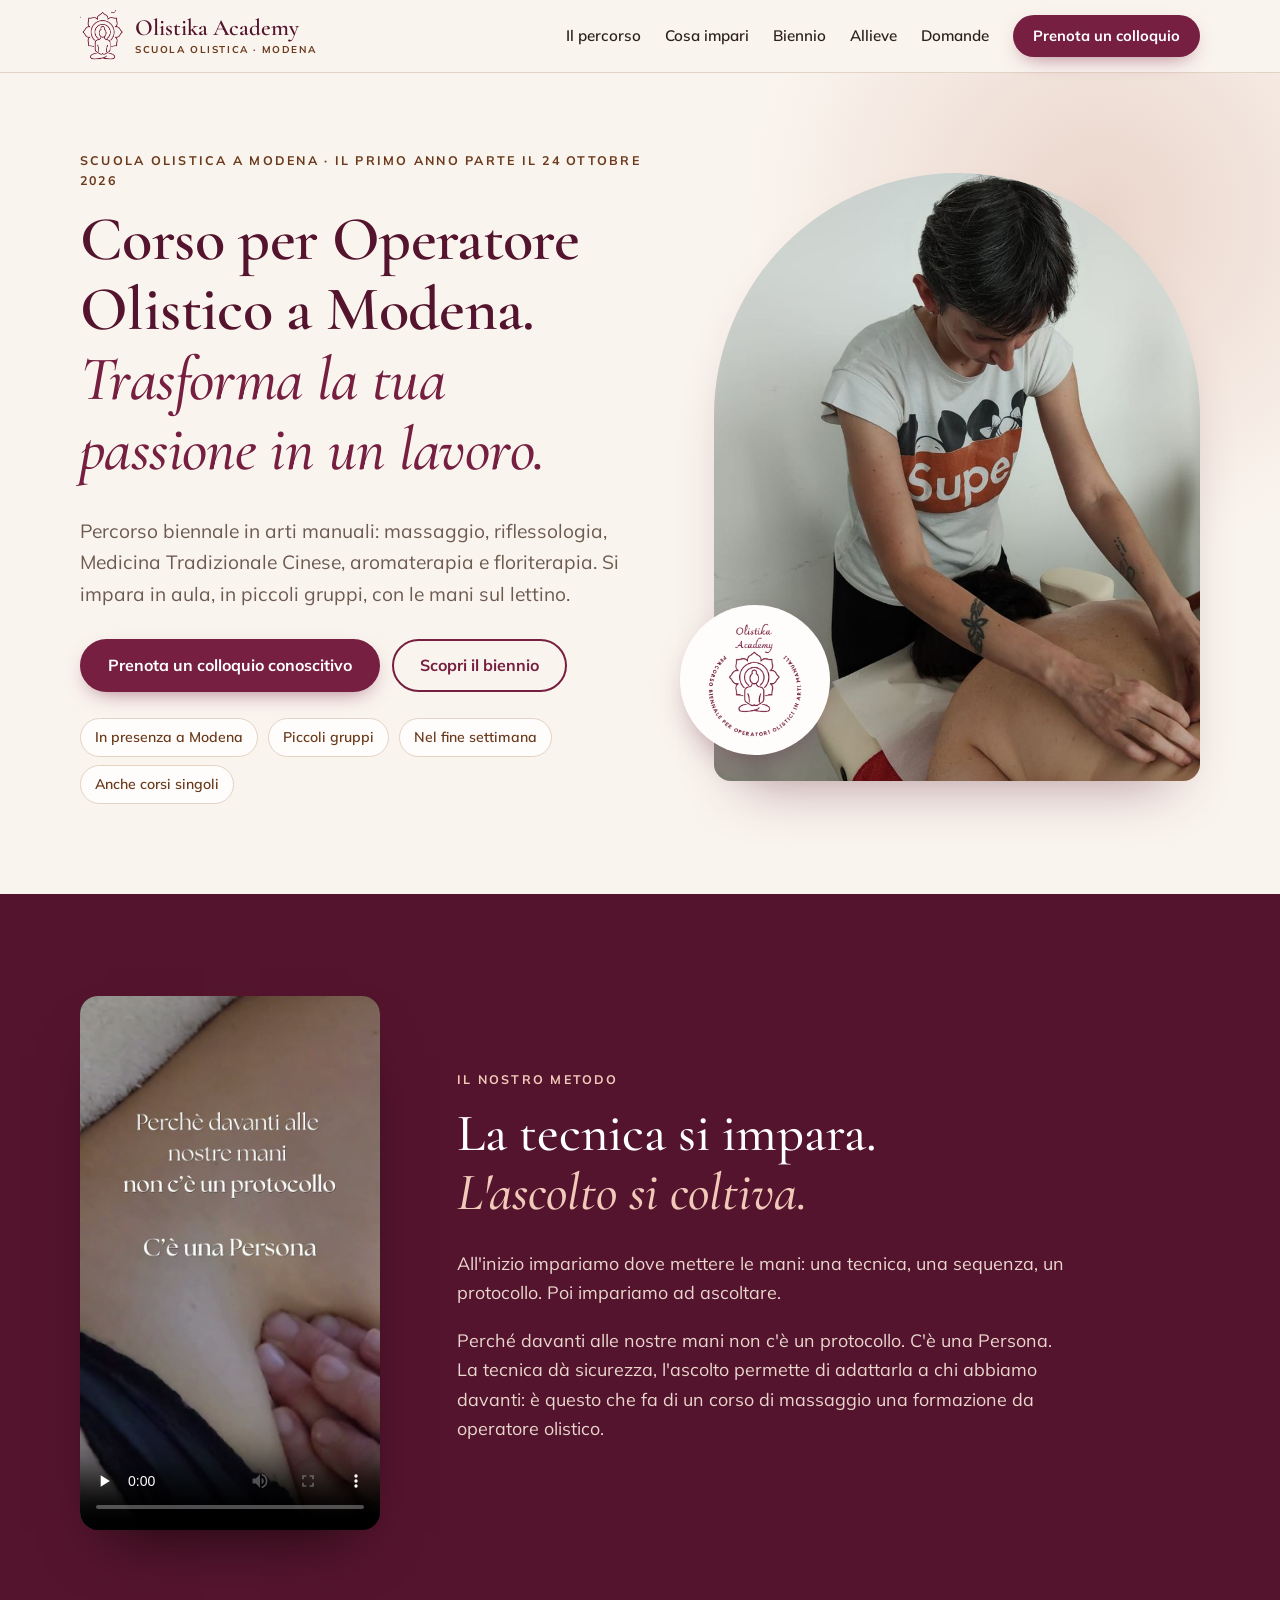
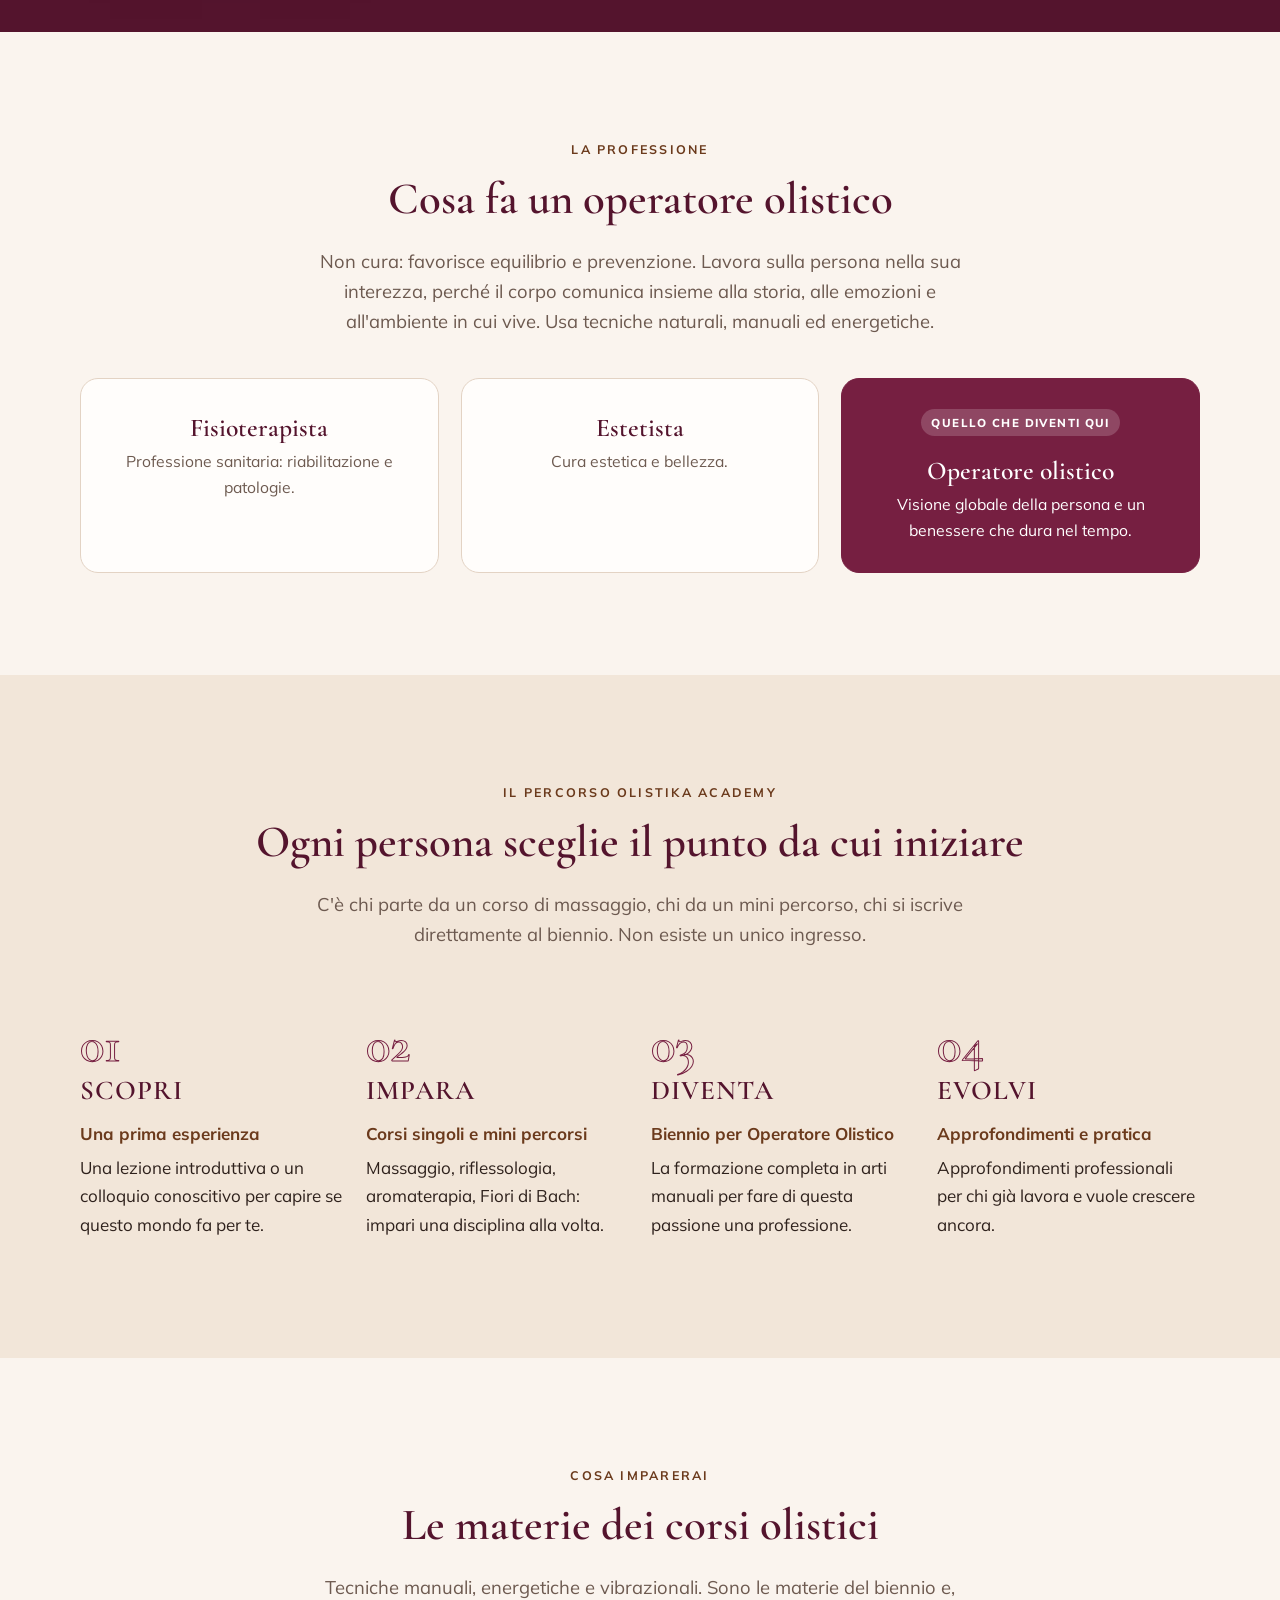
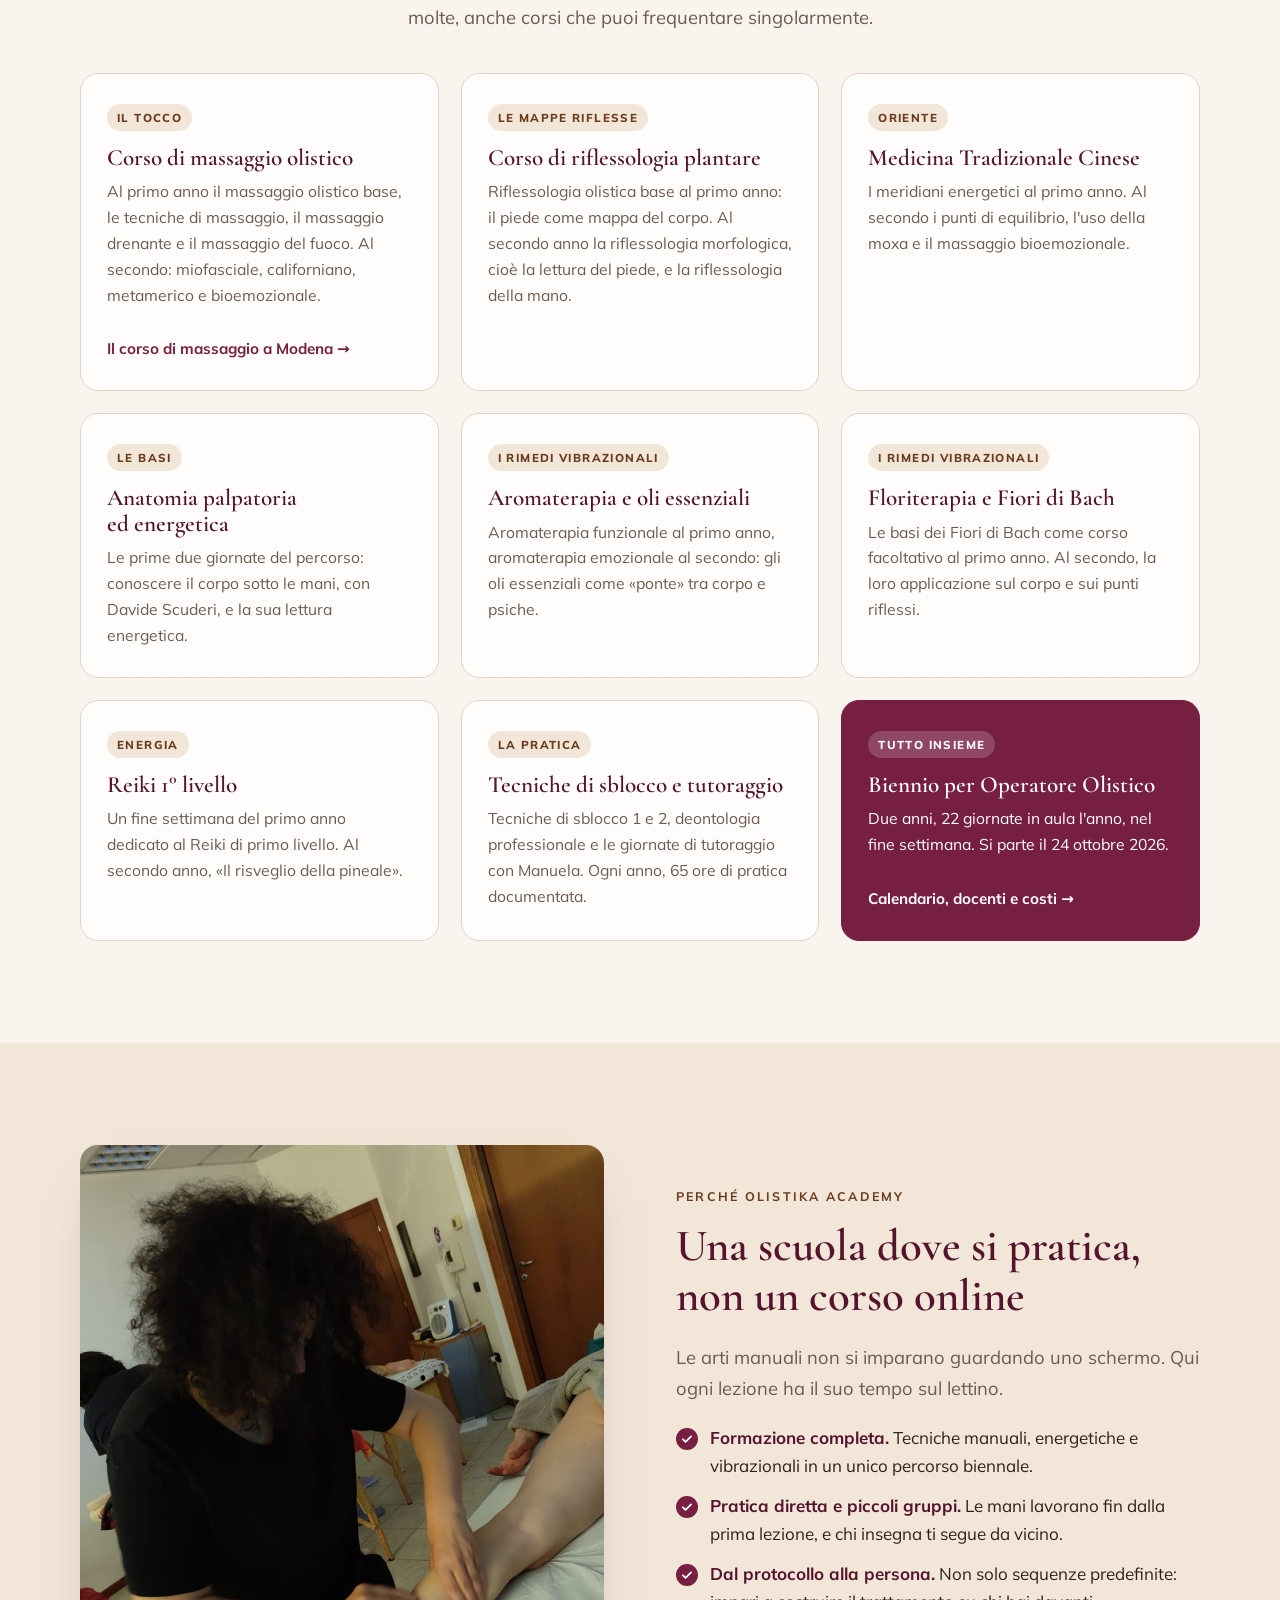
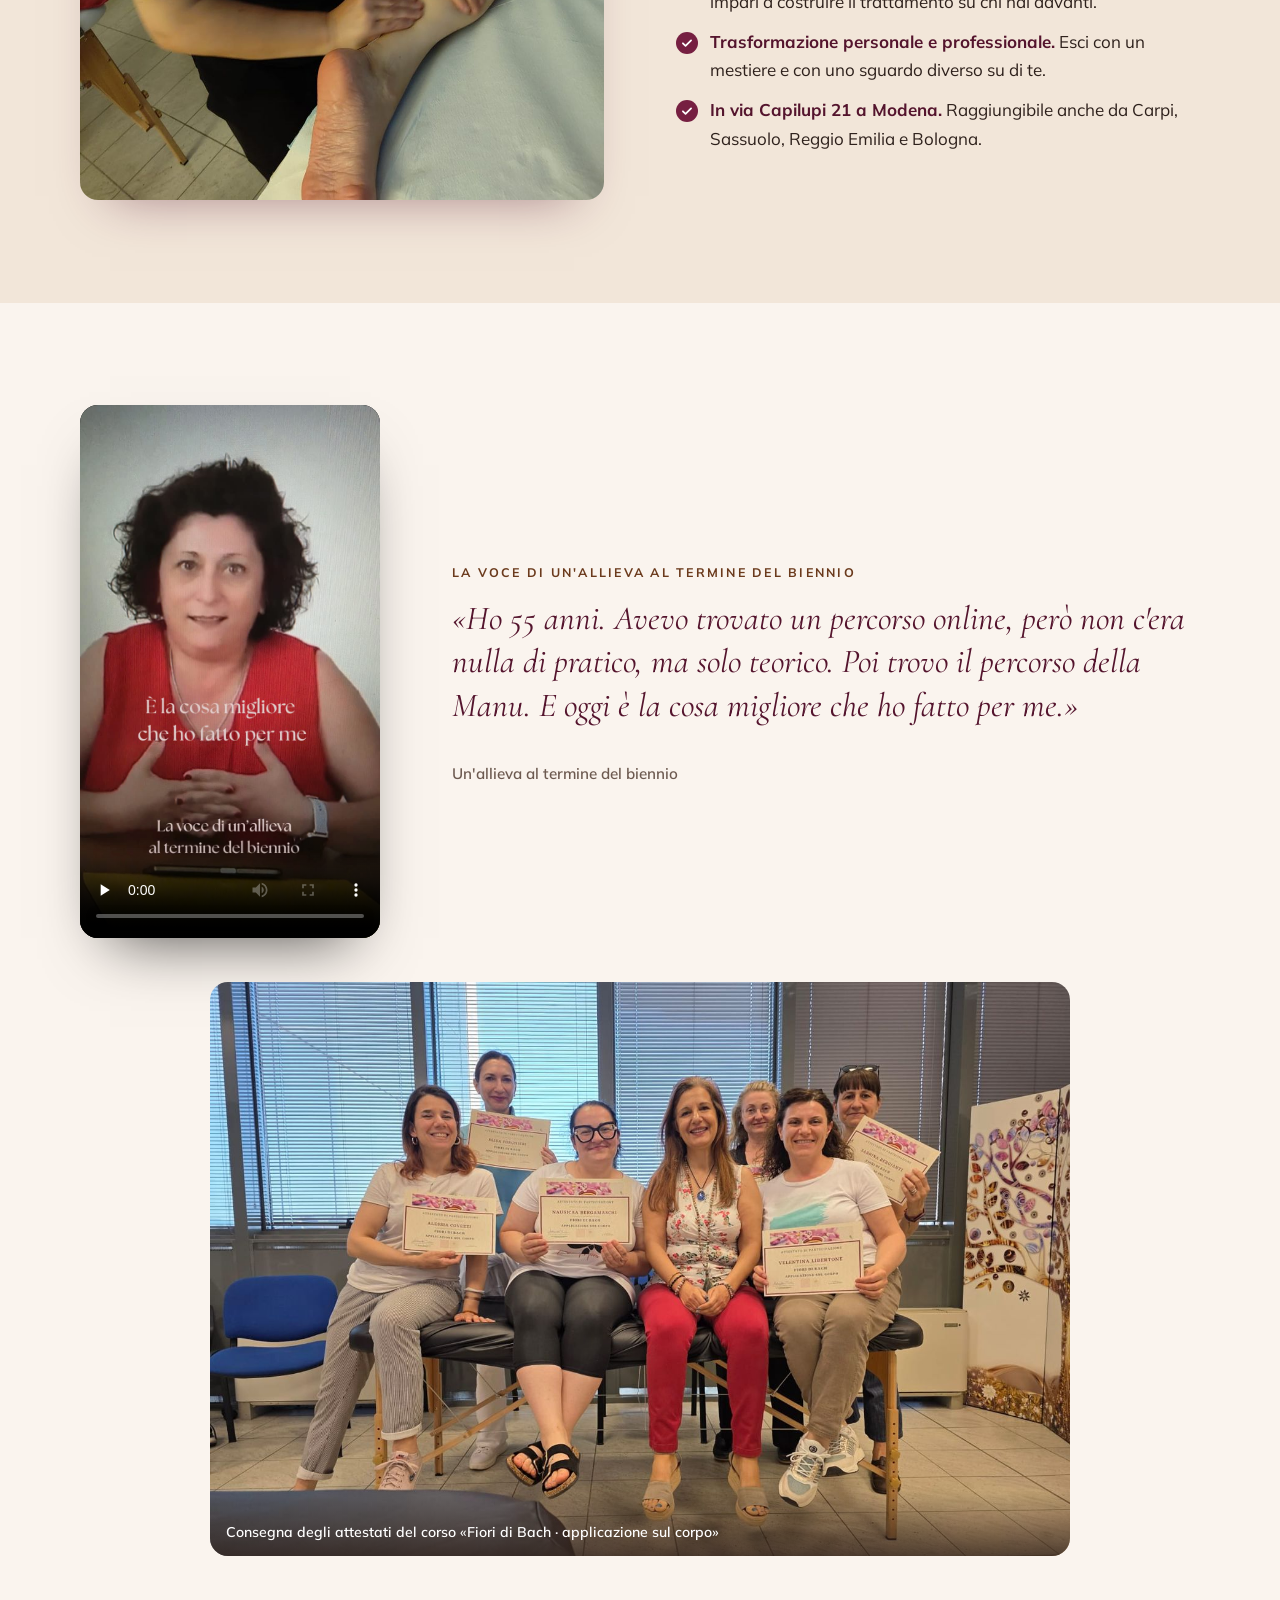
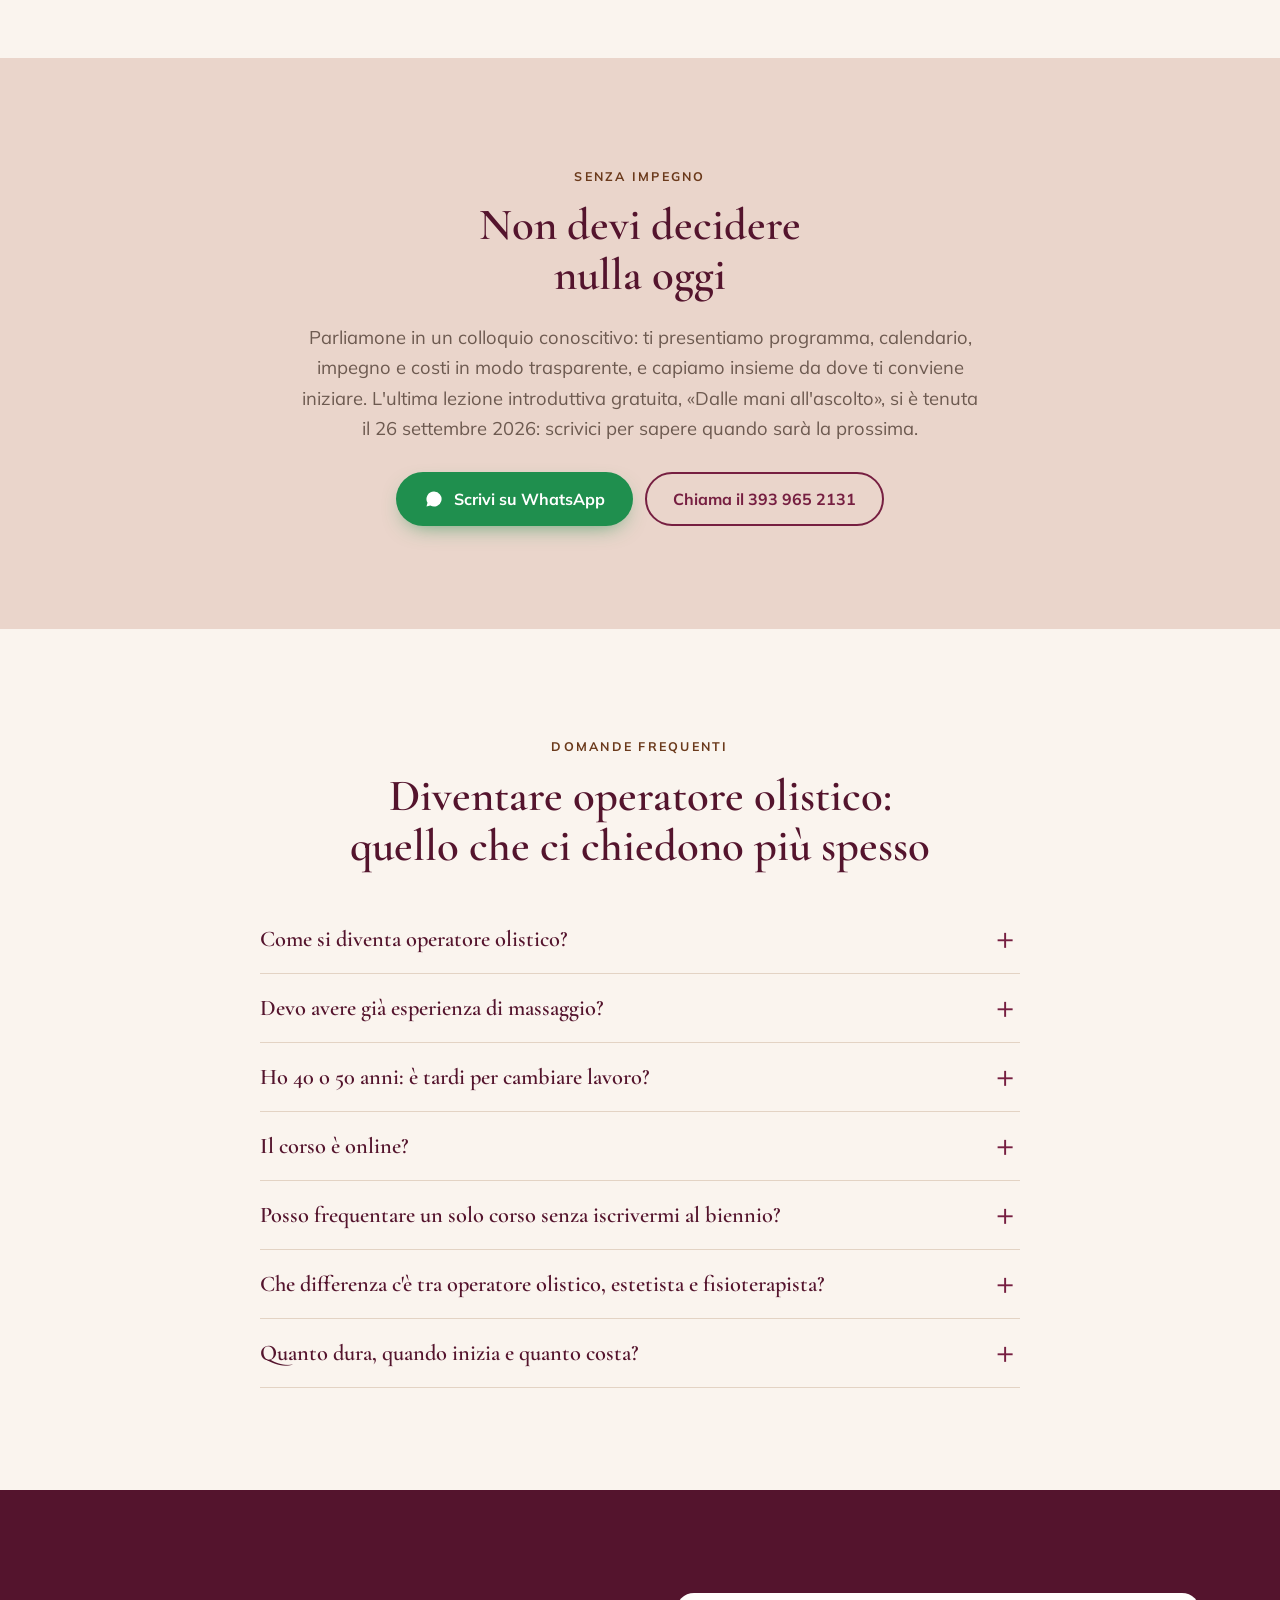
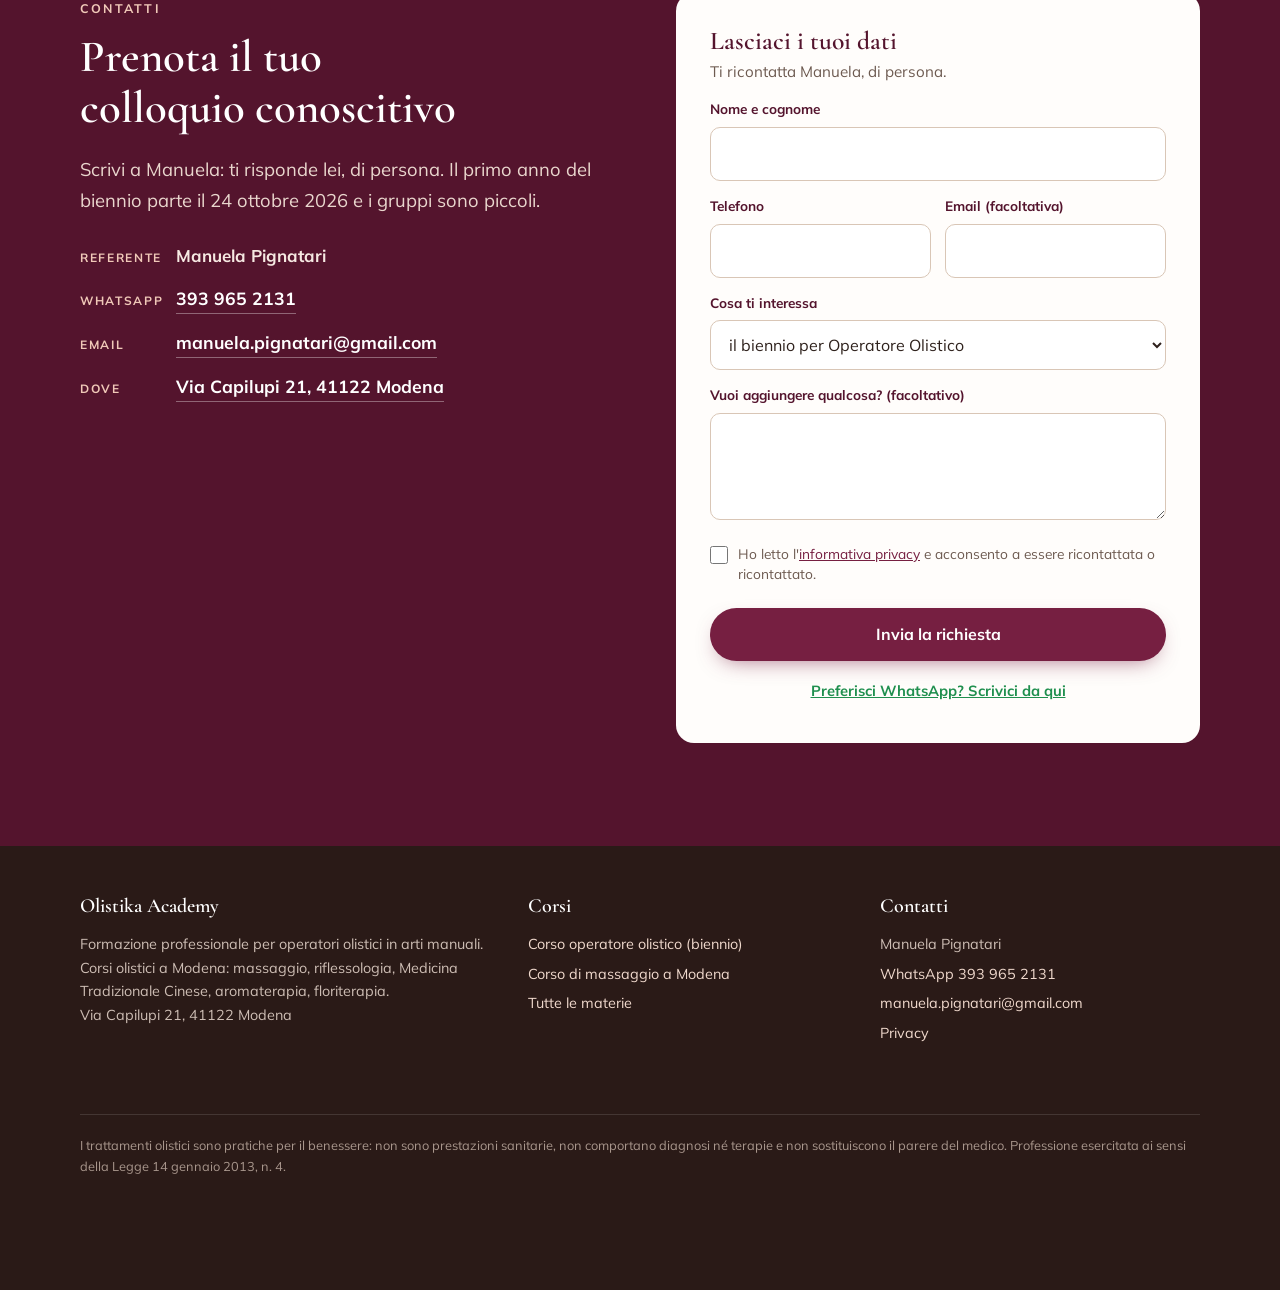
==== commit fc92f713: "Calendario, costi, docenti e sede; modulo contatti collegato a Google Moduli Co-Authored-By: Claude " ====
--- a/index.html
+++ b/index.html
@@ -337,11 +337,23 @@
       </ul>
     </div>
     <form class="form" id="modulo-contatto">
-      <h3>Scrivici in un minuto</h3>
-      <label for="nome">Come ti chiami</label>
-      <input id="nome" name="nome" type="text" autocomplete="given-name" required>
-      <label for="interesse">Cosa ti interessa</label>
-      <select id="interesse" name="interesse">
+      <h3>Lasciaci i tuoi dati</h3>
+      <p class="form-sub">Ti ricontatta Manuela, di persona.</p>
+      <div class="campi">
+        <label for="nome">Nome e cognome</label>
+        <input id="nome" name="nome" type="text" autocomplete="name" required>
+        <div class="row2">
+          <div>
+            <label for="telefono">Telefono</label>
+            <input id="telefono" name="telefono" type="tel" autocomplete="tel" inputmode="tel" required>
+          </div>
+          <div>
+            <label for="email">Email (facoltativa)</label>
+            <input id="email" name="email" type="email" autocomplete="email">
+          </div>
+        </div>
+        <label for="interesse">Cosa ti interessa</label>
+        <select id="interesse" name="interesse">
         <option>il biennio per Operatore Olistico</option>
         <option>il corso di massaggio</option>
         <option>il corso di riflessologia plantare</option>
@@ -349,10 +361,14 @@
         <option>la prossima lezione introduttiva gratuita</option>
         <option>non lo so ancora, vorrei un consiglio</option>
       </select>
-      <label for="messaggio">Vuoi aggiungere qualcosa? (facoltativo)</label>
-      <textarea id="messaggio" name="messaggio" rows="3"></textarea>
-      <button class="btn btn-wa" type="submit">Invia su WhatsApp</button>
-      <p class="note">Il modulo apre WhatsApp con il messaggio già scritto: lo invii tu, dal tuo telefono. Questo sito non conserva i tuoi dati. <a href="privacy.html">Informativa privacy</a></p>
+        <label for="messaggio">Vuoi aggiungere qualcosa? (facoltativo)</label>
+        <textarea id="messaggio" name="messaggio" rows="3"></textarea>
+        <input class="hp" type="text" name="sito_web" tabindex="-1" autocomplete="off" aria-hidden="true">
+        <label class="consenso"><input type="checkbox" name="consenso" required> <span>Ho letto l'<a href="privacy.html">informativa privacy</a> e acconsento a essere ricontattata o ricontattato.</span></label>
+        <button class="btn btn-primary" type="submit">Invia la richiesta</button>
+        <button class="btn-link via-wa" type="button">Preferisci WhatsApp? Scrivici da qui</button>
+      </div>
+      <p class="form-esito" role="status" hidden></p>
     </form>
   </div>
 </section>
--- a/css/style.css
+++ b/css/style.css
@@ -193,8 +193,17 @@
   width: 100%; padding: 13px 14px; border: 1px solid #d9c6b6; border-radius: 10px; font: inherit; font-size: 1rem; background: #fff; color: var(--ink);
 }
 .form input:focus, .form select:focus, .form textarea:focus { outline: 2px solid var(--plum); outline-offset: 1px; border-color: var(--plum); }
-.form .btn { width: 100%; margin-top: 20px; }
-.form .note { font-size: .8rem; color: var(--muted); margin: 12px 0 0; }
+.form .btn { width: 100%; margin-top: 18px; }
+.form h3 { margin-bottom: .15em; }
+.form .form-sub { color: var(--muted); font-size: .95rem; margin: 0; }
+.form .row2 { display: grid; grid-template-columns: 1fr 1fr; gap: 0 14px; }
+.form .hp { position: absolute; left: -9999px; width: 1px; height: 1px; opacity: 0; }
+.form label.consenso { display: flex; gap: 10px; align-items: flex-start; font-weight: 400; font-size: .86rem; color: var(--muted); margin-top: 16px; line-height: 1.45; }
+.form label.consenso input { width: 18px; height: 18px; margin: 2px 0 0; flex: none; accent-color: var(--plum); }
+.form .btn-link { display: block; width: 100%; margin-top: 12px; background: none; border: 0; padding: 6px; font: inherit; font-size: .92rem; font-weight: 700; color: var(--wa); cursor: pointer; text-decoration: underline; }
+.form .form-esito { margin: 14px 0 0; padding: 14px 16px; border-radius: 10px; background: #f6ece4; color: var(--plum-dark); font-weight: 700; }
+.form.inviato .campi { display: none; }
+.form.inviato .form-esito { background: #e8f3ec; color: #17603a; font-size: 1.05rem; }
 
 /* Banda CTA */
 .cta-band { text-align: center; background: var(--rose); }
@@ -275,6 +284,7 @@
   .cal .who { text-align: left; }
   .site-footer .wrap { grid-template-columns: 1fr; }
   .btn-row .btn { width: 100%; }
+  .form .row2 { grid-template-columns: 1fr; }
   .sticky-cta {
     display: flex; position: fixed; left: 0; right: 0; bottom: 0; z-index: 60; gap: 10px;
     padding: 10px 12px calc(10px + env(safe-area-inset-bottom)); background: rgba(250, 244, 238, .97);
